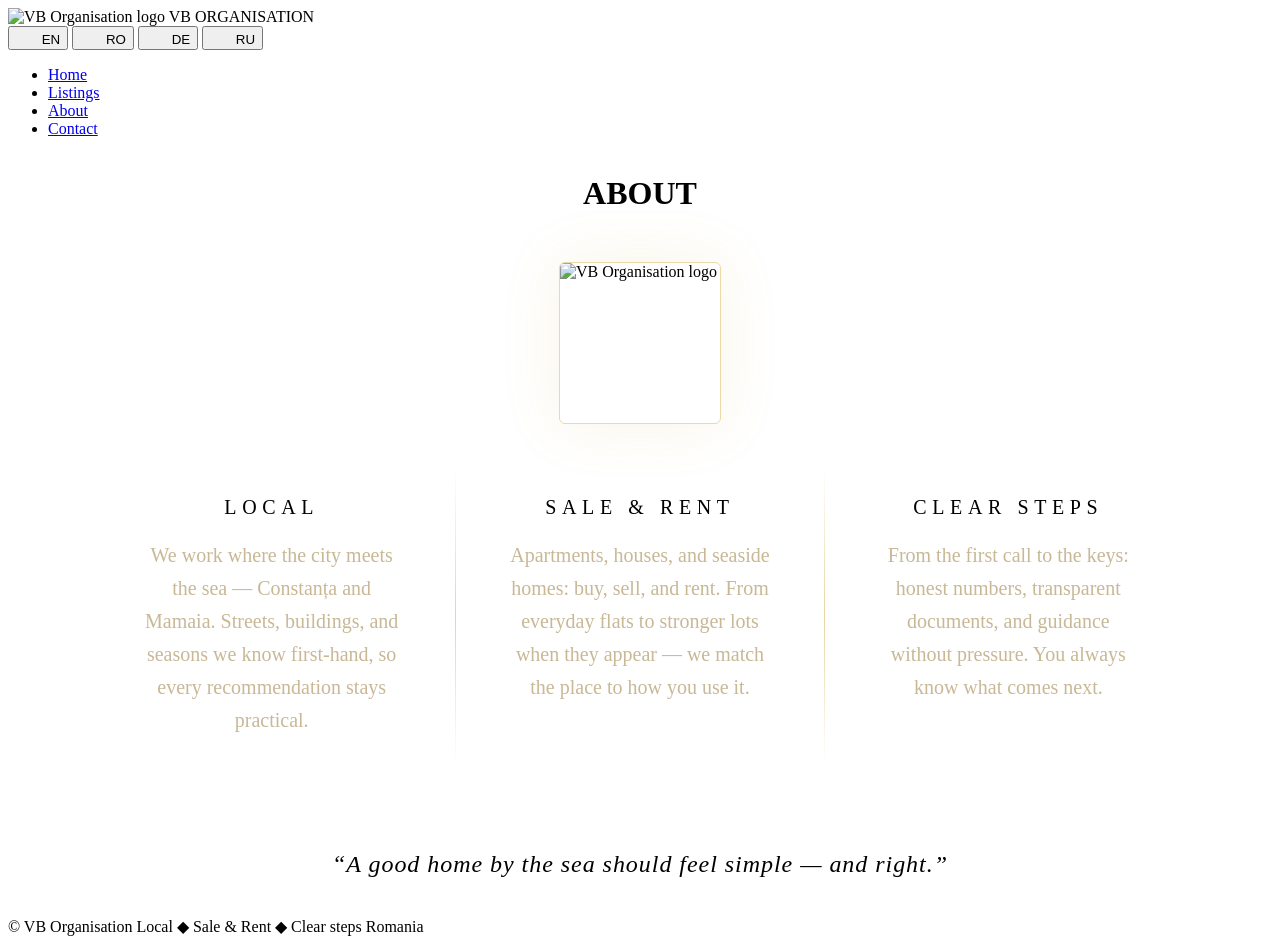
==== about.html @ 5f166e72 "Remove old brand name" ====
<!DOCTYPE html>
<html lang="en">
<head>
<meta charset="UTF-8" />
<meta name="viewport" content="width=device-width, initial-scale=1" />
<title>VB ORGANISATION — About</title>
<link rel="stylesheet" href="styles.css" />
<style>
  .content {
    flex: 1;
    display: flex;
    flex-direction: column;
    align-items: center;
    padding: 0 120px 10px;
  }
  .crest {
    width: 160px;
    height: 160px;
    object-fit: cover;
    border-radius: 6px;
    border: 1px solid rgba(201,162,39,0.4);
    margin: 28px 0 8px;
    box-shadow: 0 0 60px rgba(201,162,39,0.12);
  }
  .blocks {
    display: grid;
    grid-template-columns: 1fr 1px 1fr 1px 1fr;
    gap: 0 40px;
    margin-top: 36px;
    width: 100%;
    max-width: 1480px;
  }
  .divider-v {
    background: linear-gradient(180deg, transparent, rgba(201,162,39,0.45), transparent);
    width: 1px;
  }
  .block {
    text-align: center;
    padding: 8px 12px;
  }
  .block h3 {
    font-family: 'Cinzel', serif;
    font-size: 20px;
    font-weight: 500;
    letter-spacing: 0.28em;
    color: var(--gold-light);
    margin-bottom: 16px;
  }
  .block p {
    font-family: 'Cormorant Garamond', serif;
    font-size: 20px;
    line-height: 1.65;
    color: #c8b896;
  }
  .statement {
    margin-top: 44px;
    max-width: 820px;
    text-align: center;
    font-family: 'Cormorant Garamond', serif;
    font-size: 24px;
    font-style: italic;
    color: var(--text-muted);
    line-height: 1.6;
    letter-spacing: 0.04em;
  }

  .crest {
    animation: watermarkBreathe 11s ease-in-out infinite, riseSoft 2.4s 0.4s both;
  }
  .blocks .block {
    animation: riseSoft 2.2s cubic-bezier(0.16, 1, 0.3, 1) both;
  }
  .blocks .block:nth-of-type(1) { animation-delay: 0.9s; }
  .blocks .block:nth-of-type(2) { animation-delay: 0.9s; }
  .blocks .block:nth-of-type(3) { animation-delay: 1.3s; }
  .statement {
    animation: fadeInUp 2.4s 1.6s both;
  }
  /* responsive */
  @media (max-width: 1100px) {
    .content { padding: 0 40px 16px; }
    .blocks {
      grid-template-columns: 1fr;
      gap: 28px;
      margin-top: 28px;
    }
    .divider-v { display: none; }
    .crest { width: 120px; margin: 18px auto 8px; }
    .block h2 { font-size: 18px; }
    .block p { font-size: 17px; }
    .statement { font-size: 18px; padding: 0 8px; }
  }
  @media (max-width: 600px) {
    .content { padding: 0 16px 16px; }
    .crest { width: 96px; }
    .statement { font-size: 16px; }
  }
</style>
</head>
<body>
<div class="page">
  <div class="bg-motion" aria-hidden="true">
    <div class="bg-motion__glow"></div>
    <div class="bg-motion__grain"></div>
  </div>

    <header class="header">
    <div class="brand">
      <img class="brand-logo" src="assets/logo-vb.png" alt="VB Organisation logo" />
      <span class="brand-text">VB ORGANISATION</span>
    </div>
    <div class="header-right">
    <div class="lang-switch" role="group" aria-label="Language">
      <button type="button" class="lang-btn active" data-lang="en" title="English" aria-label="English" aria-pressed="true" onclick="return window.__setLang && window.__setLang('en')">
        <img src="assets/flags/en.svg" alt="" width="22" height="15" />
        <span>EN</span>
      </button>
      <button type="button" class="lang-btn" data-lang="ro" title="Română" aria-label="Română" aria-pressed="false" onclick="return window.__setLang && window.__setLang('ro')">
        <img src="assets/flags/ro.svg" alt="" width="22" height="15" />
        <span>RO</span>
      </button>
      <button type="button" class="lang-btn" data-lang="de" title="Deutsch" aria-label="Deutsch" aria-pressed="false" onclick="return window.__setLang && window.__setLang('de')">
        <img src="assets/flags/de.svg" alt="" width="22" height="15" />
        <span>DE</span>
      </button>
      <button type="button" class="lang-btn" data-lang="ru" title="Русский" aria-label="Русский" aria-pressed="false" onclick="return window.__setLang && window.__setLang('ru')">
        <img src="assets/flags/ru.svg" alt="" width="22" height="15" />
        <span>RU</span>
      </button>
    </div>
    <nav>
      <ul class="nav">
                <li><a href="index.html?v=6"><span data-i18n="nav_home">Home</span></a></li>
        <li><a href="properties.html?v=6"><span data-i18n="nav_properties">Listings</span></a></li>
        <li><a class="active" href="about.html?v=6"><span data-i18n="nav_about">About</span></a></li>
        <li><a href="contact.html?v=6"><span data-i18n="nav_contact">Contact</span></a></li>
      </ul>
    </nav>
    </div>
  </header>

  <main class="main content">
    <h1 class="page-title" data-i18n="page_about">ABOUT</h1>
    <div class="gold-line"></div>
    <img class="crest" src="assets/logo-vb.png" alt="VB Organisation logo" />
    <div class="blocks">
      <div class="block">
        <h3 data-i18n="about_heritage">LOCAL</h3>
        <p data-i18n="about_heritage_body">We work where the city meets the sea — Constanța and Mamaia. Streets, buildings, and seasons we know first-hand, so every recommendation stays practical.</p>
      </div>
      <div class="divider-v"></div>
      <div class="block">
        <h3 data-i18n="about_exclusivity">SALE & RENT</h3>
        <p data-i18n="about_exclusivity_body">Apartments, houses, and holiday homes: purchase, sale, and rental. Short stays or long-term living — we match the property to how you actually use it.</p>
      </div>
      <div class="divider-v"></div>
      <div class="block">
        <h3 data-i18n="about_discretion">CLEAR STEPS</h3>
        <p data-i18n="about_discretion_body">From the first call to the keys: honest numbers, transparent documents, and guidance without pressure. You always know what comes next.</p>
      </div>
    </div>
    <div class="gold-line" style="margin-top:36px"></div>
    <p class="statement" data-i18n="about_quote">“A good home by the sea should feel simple — and right.”</p>
  </main>

    <footer class="footer">
    <span>© VB Organisation</span>
    <span data-i18n="footer_about">Local ◆ Sale & Rent ◆ Clear steps</span>
    <span>Romania</span>
  </footer>
</div>
  <script>
  window.__setLang = function (lang) {
    try {
      // Prefer full i18n module if loaded
      if (window.__vborgApply) { window.__vborgApply(lang); return false; }
      localStorage.setItem('vborganisation-lang', lang);
      location.reload();
    } catch (e) { location.reload(); }
    return false;
  };
  </script>
  <script src="assets/i18n.js?v=6" defer></script>
</body>
</html>
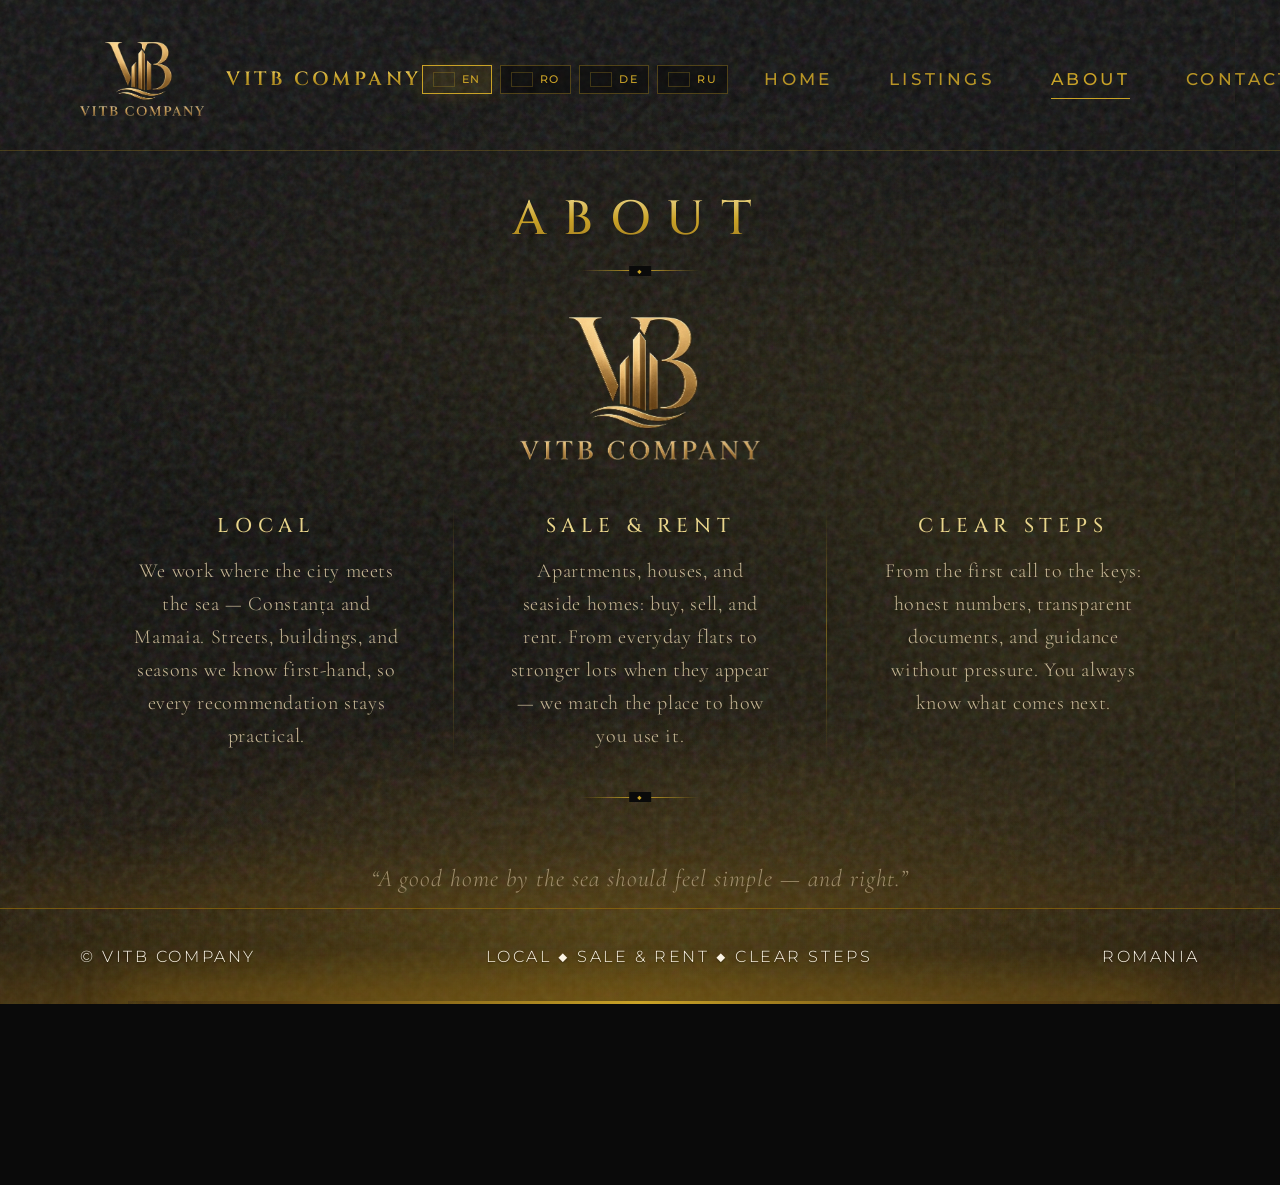
==== commit 76717d21: "Rebrand to VitB Company with new emblem" ====
--- a/about.html
+++ b/about.html
@@ -3,7 +3,7 @@
 <head>
 <meta charset="UTF-8" />
 <meta name="viewport" content="width=device-width, initial-scale=1" />
-<title>VB ORGANISATION — About</title>
+<title>VITB COMPANY — About</title>
 <link rel="stylesheet" href="styles.css" />
 <style>
   .content {
@@ -106,8 +106,8 @@
 
     <header class="header">
     <div class="brand">
-      <img class="brand-logo" src="assets/logo-vb.png" alt="VB Organisation logo" />
-      <span class="brand-text">VB ORGANISATION</span>
+      <img class="brand-logo" src="assets/logo-vitb.png" alt="VitB Company logo" />
+      <span class="brand-text">VITB COMPANY</span>
     </div>
     <div class="header-right">
     <div class="lang-switch" role="group" aria-label="Language">
@@ -142,7 +142,7 @@
   <main class="main content">
     <h1 class="page-title" data-i18n="page_about">ABOUT</h1>
     <div class="gold-line"></div>
-    <img class="crest" src="assets/logo-vb.png" alt="VB Organisation logo" />
+    <img class="crest" src="assets/logo-vitb.png" alt="VitB Company logo" />
     <div class="blocks">
       <div class="block">
         <h3 data-i18n="about_heritage">LOCAL</h3>
@@ -164,7 +164,7 @@
   </main>
 
     <footer class="footer">
-    <span>© VB Organisation</span>
+    <span>© VitB Company</span>
     <span data-i18n="footer_about">Local ◆ Sale & Rent ◆ Clear steps</span>
     <span>Romania</span>
   </footer>
@@ -173,8 +173,8 @@
   window.__setLang = function (lang) {
     try {
       // Prefer full i18n module if loaded
-      if (window.__vborgApply) { window.__vborgApply(lang); return false; }
-      localStorage.setItem('vborganisation-lang', lang);
+      if (window.__vitbApply) { window.__vitbApply(lang); return false; }
+      localStorage.setItem('vitbcompany-lang', lang);
       location.reload();
     } catch (e) { location.reload(); }
     return false;
--- a/styles.css
+++ b/styles.css
@@ -0,0 +1,652 @@
+@import url('https://fonts.googleapis.com/css2?family=Cinzel:wght@400;500;600;700&family=Cormorant+Garamond:wght@400;500;600&family=Montserrat:wght@300;400;500&display=swap');
+
+:root {
+  --bg: #0a0a0a;
+  --bg2: #111111;
+  --gold: #c9a227;
+  --gold-light: #e8d48b;
+  --gold-dark: #8a6d1f;
+  --gold-brown: #8b6914;
+  --gold-brown-deep: #5c4010;
+  --gold-muted: rgba(201, 162, 39, 0.55);
+  --text: #f0e6d2;
+  --text-muted: #a89878;
+}
+
+* { box-sizing: border-box; margin: 0; padding: 0; }
+
+html, body {
+  width: 100%;
+  min-height: 100%;
+  overflow-x: hidden;
+  overflow-y: auto;
+  background: var(--bg);
+  color: var(--text);
+  font-family: 'Montserrat', system-ui, sans-serif;
+  font-weight: 300;
+  letter-spacing: 0.04em;
+}
+html { height: 100%; }
+body { min-height: 100vh; }
+
+body {
+  background:
+    radial-gradient(ellipse 90% 45% at 50% 100%, rgba(139,105,20,0.42) 0%, rgba(90,64,16,0.22) 35%, transparent 70%),
+    radial-gradient(ellipse 70% 35% at 50% 92%, rgba(201,162,39,0.18) 0%, transparent 60%),
+    radial-gradient(ellipse 80% 50% at 50% 35%, rgba(201,162,39,0.07) 0%, transparent 55%),
+    url("data:image/svg+xml,%3Csvg viewBox='0 0 200 200' xmlns='http://www.w3.org/2000/svg'%3E%3Cfilter id='n'%3E%3CfeTurbulence type='fractalNoise' baseFrequency='0.9' numOctaves='4' stitchTiles='stitch'/%3E%3C/filter%3E%3Crect width='100%25' height='100%25' filter='url(%23n)' opacity='0.08'/%3E%3C/svg%3E"),
+    linear-gradient(180deg, #0c0c0c 0%, #0a0906 55%, #1a1408 100%);
+  background-color: #0a0a0a;
+  position: relative;
+}
+
+/* Warm golden-brown wash — color itself slowly travels */
+@keyframes goldBrownSlide {
+  0%   { transform: translate3d(-18%, 8%, 0) scale(1.25); }
+  25%  { transform: translate3d(12%, -4%, 0) scale(1.3); }
+  50%  { transform: translate3d(20%, 6%, 0) scale(1.22); }
+  75%  { transform: translate3d(-10%, -6%, 0) scale(1.35); }
+  100% { transform: translate3d(-18%, 8%, 0) scale(1.25); }
+}
+@keyframes goldBrownFlow {
+  0%   { background-position: 0% 100%, 20% 90%, 80% 85%; }
+  33%  { background-position: 40% 70%, 70% 95%, 30% 80%; }
+  66%  { background-position: 80% 85%, 40% 75%, 60% 95%; }
+  100% { background-position: 0% 100%, 20% 90%, 80% 85%; }
+}
+
+body::before {
+  content: '';
+  position: absolute;
+  left: -25%;
+  right: -25%;
+  bottom: -15%;
+  height: 70%;
+  pointer-events: none;
+  z-index: 1;
+  background:
+    radial-gradient(ellipse 70% 55% at 50% 100%, rgba(139,105,20,0.72) 0%, rgba(92,64,16,0.45) 35%, transparent 70%),
+    radial-gradient(ellipse 50% 45% at 20% 90%, rgba(184,134,11,0.4) 0%, transparent 60%),
+    radial-gradient(ellipse 55% 50% at 85% 95%, rgba(92,64,16,0.5) 0%, transparent 62%);
+  background-size: 160% 160%, 140% 140%, 150% 150%;
+  background-repeat: no-repeat;
+  filter: blur(2px);
+  animation:
+    goldBrownSlide 16s ease-in-out infinite,
+    goldBrownFlow 12s ease-in-out infinite,
+    bottomGlowPulse 9s ease-in-out infinite;
+  will-change: transform, background-position, opacity;
+}
+
+body::after {
+  content: '';
+  position: absolute;
+  left: 10%;
+  right: 10%;
+  bottom: 0;
+  height: 3px;
+  pointer-events: none;
+  z-index: 3;
+  background: linear-gradient(90deg, transparent 0%, #5c4010 15%, #c9a227 50%, #5c4010 85%, transparent 100%);
+  box-shadow: 0 0 40px 8px rgba(139,105,20,0.45), 0 0 80px 16px rgba(201,162,39,0.2);
+}
+
+.page {
+  width: 100%;
+  min-height: 100vh;
+  display: flex;
+  flex-direction: column;
+  position: relative;
+  overflow: visible;
+}
+
+/* Header */
+.header {
+  display: flex;
+  align-items: center;
+  justify-content: space-between;
+  padding: 42px 80px 34px;
+  min-height: 118px;
+  border-bottom: 1px solid rgba(201,162,39,0.25);
+  flex-shrink: 0;
+  position: relative;
+  z-index: 10;
+}
+
+.brand {
+  display: flex;
+  align-items: center;
+  gap: 22px;
+}
+
+.brand-logo {
+  width: 74px;
+  height: 74px;
+  object-fit: cover;
+  border-radius: 4px;
+  border: 1px solid rgba(201,162,39,0.35);
+}
+
+.brand-text {
+  font-family: 'Cinzel', serif;
+  font-size: 30px;
+  font-weight: 600;
+  letter-spacing: 0.26em;
+  background: linear-gradient(180deg, #f0d978 0%, #c9a227 45%, #8a6d1f 100%);
+  -webkit-background-clip: text;
+  background-clip: text;
+  color: transparent;
+}
+
+.nav {
+  display: flex;
+  gap: 56px;
+  list-style: none;
+}
+
+.nav a {
+  text-decoration: none;
+  color: var(--gold);
+  font-family: 'Montserrat', sans-serif;
+  font-size: 17px;
+  font-weight: 500;
+  letter-spacing: 0.2em;
+  text-transform: uppercase;
+  opacity: 0.9;
+  transition: opacity 0.2s;
+}
+
+.nav a.active {
+  opacity: 1;
+  border-bottom: 1px solid var(--gold);
+  padding-bottom: 4px;
+}
+
+/* Footer */
+.footer {
+  margin-top: auto;
+  flex-shrink: 0;
+  padding: 36px 80px;
+  min-height: 96px;
+  border-top: 1px solid rgba(184,134,11,0.45);
+  background: linear-gradient(0deg, rgba(92,64,16,0.35) 0%, rgba(26,20,8,0.2) 60%, transparent 100%);
+  box-shadow: 0 -24px 60px rgba(92,64,16,0.25);
+  display: flex;
+  justify-content: space-between;
+  align-items: center;
+  font-size: 16px;
+  letter-spacing: 0.16em;
+  color: #fffaf0;
+  text-transform: uppercase;
+  position: relative;
+  z-index: 5;
+  text-shadow: 0 1px 2px rgba(0,0,0,0.45);
+}
+
+.footer .diamond {
+  color: #fffdf8;
+  font-size: 14px;
+  text-shadow: 0 1px 2px rgba(0,0,0,0.5);
+}
+
+.footer span,
+.footer a {
+  color: #fffaf0;
+}
+
+.footer .diamond {
+  color: #fffdf8;
+  margin: 0 14px;
+  font-size: 14px;
+  text-shadow: 0 1px 2px rgba(0,0,0,0.5);
+}
+
+.main {
+  flex: 1;
+  display: flex;
+  flex-direction: column;
+  position: relative;
+  z-index: 2;
+  min-height: 0;
+}
+
+.gold-line {
+  width: 120px;
+  height: 1px;
+  background: linear-gradient(90deg, transparent, var(--gold), transparent);
+  margin: 18px auto;
+  position: relative;
+}
+
+.gold-line::after {
+  content: '◆';
+  position: absolute;
+  left: 50%;
+  top: 50%;
+  transform: translate(-50%, -50%);
+  font-size: 8px;
+  color: var(--gold);
+  background: var(--bg);
+  padding: 0 8px;
+}
+
+h1.page-title {
+  font-family: 'Cinzel', serif;
+  font-weight: 500;
+  font-size: 48px;
+  letter-spacing: 0.35em;
+  text-align: center;
+  background: linear-gradient(180deg, #f5e6a8 0%, #c9a227 50%, #9a7520 100%);
+  -webkit-background-clip: text;
+  background-clip: text;
+  color: transparent;
+  margin-top: 36px;
+}
+
+.btn {
+  display: inline-flex;
+  align-items: center;
+  justify-content: center;
+  padding: 16px 40px;
+  font-family: 'Montserrat', sans-serif;
+  font-size: 12px;
+  font-weight: 500;
+  letter-spacing: 0.28em;
+  text-transform: uppercase;
+  text-decoration: none;
+  cursor: default;
+}
+
+.btn-solid {
+  background: linear-gradient(180deg, #e8d48b 0%, #c9a227 40%, #8a6d1f 100%);
+  color: #1a1408;
+  border: none;
+  box-shadow: 0 0 24px rgba(201,162,39,0.25);
+}
+
+.btn-outline {
+  background: transparent;
+  color: var(--gold);
+  border: 1px solid var(--gold);
+}
+
+/* ========== Animations ========== */
+@keyframes fadeInDown {
+  from { opacity: 0; transform: translateY(-36px); }
+  to { opacity: 1; transform: translateY(0); }
+}
+@keyframes fadeInUp {
+  from { opacity: 0; transform: translateY(40px); }
+  to { opacity: 1; transform: translateY(0); }
+}
+@keyframes fadeIn {
+  from { opacity: 0; }
+  to { opacity: 1; }
+}
+@keyframes riseSoft {
+  from { opacity: 0; transform: translateY(28px) scale(0.985); }
+  to { opacity: 1; transform: translateY(0) scale(1); }
+}
+@keyframes glowPulse {
+  0%, 100% { opacity: 0.45; transform: translate(-50%, -50%) scale(1); }
+  50% { opacity: 0.95; transform: translate(-50%, -50%) scale(1.12); }
+}
+@keyframes bottomGlowPulse {
+  0%, 100% { opacity: 0.55; }
+  50% { opacity: 1; }
+}
+@keyframes watermarkBreathe {
+  0%, 100% { opacity: 0.05; transform: scale(1); }
+  50% { opacity: 0.13; transform: scale(1.06); }
+}
+@keyframes lineExpand {
+  from { width: 0; opacity: 0; }
+  to { width: 120px; opacity: 1; }
+}
+@keyframes shimmer {
+  0% { background-position: -140% 0; }
+  100% { background-position: 240% 0; }
+}
+@keyframes diamondTwinkle {
+  0%, 100% { opacity: 0.65; transform: scale(1); }
+  50% { opacity: 1; transform: scale(1.2); }
+}
+@keyframes cardIn {
+  from { opacity: 0; transform: translateY(48px); }
+  to { opacity: 1; transform: translateY(0); }
+}
+@keyframes borderGlow {
+  0%, 100% { box-shadow: 0 0 0 1px rgba(201,162,39,0.08), 0 0 20px rgba(201,162,39,0.05); }
+  50% { box-shadow: 0 0 0 1px rgba(201,162,39,0.35), 0 0 40px rgba(201,162,39,0.2); }
+}
+
+/* Continuous smooth background drift */
+@keyframes bgDrift {
+  0%   { transform: translate3d(-12%, 6%, 0) scale(1.2) rotate(0.4deg); }
+  25%  { transform: translate3d(14%, -5%, 0) scale(1.28) rotate(-0.5deg); }
+  50%  { transform: translate3d(10%, 8%, 0) scale(1.18) rotate(0.35deg); }
+  75%  { transform: translate3d(-14%, -6%, 0) scale(1.3) rotate(-0.4deg); }
+  100% { transform: translate3d(-12%, 6%, 0) scale(1.2) rotate(0.4deg); }
+}
+@keyframes bgGlowWander {
+  0%   { background-position: 30% 80%, 70% 20%, 50% 50%; }
+  33%  { background-position: 70% 60%, 20% 40%, 45% 55%; }
+  66%  { background-position: 40% 30%, 80% 70%, 55% 45%; }
+  100% { background-position: 30% 80%, 70% 20%, 50% 50%; }
+}
+@keyframes bgGrainDrift {
+  0%   { transform: translate3d(0, 0, 0); }
+  50%  { transform: translate3d(-2%, -1.5%, 0); }
+  100% { transform: translate3d(0, 0, 0); }
+}
+
+.bg-motion {
+  position: absolute;
+  inset: -18%;
+  z-index: 0;
+  pointer-events: none;
+  overflow: hidden;
+}
+.bg-motion__glow {
+  position: absolute;
+  inset: 0;
+  background:
+    /* main golden-brown field that visibly travels */
+    radial-gradient(ellipse 80% 60% at 50% 85%, rgba(120,85,18,0.65) 0%, rgba(92,64,16,0.35) 40%, transparent 72%),
+    radial-gradient(ellipse 55% 50% at 15% 75%, rgba(184,134,11,0.45) 0%, transparent 58%),
+    radial-gradient(ellipse 60% 55% at 90% 70%, rgba(74,50,10,0.55) 0%, transparent 60%),
+    radial-gradient(ellipse 45% 40% at 55% 40%, rgba(201,162,39,0.12) 0%, transparent 55%);
+  background-size: 180% 180%, 160% 160%, 170% 170%, 140% 140%;
+  background-repeat: no-repeat;
+  animation:
+    bgDrift 14s ease-in-out infinite,
+    bgGlowWander 10s ease-in-out infinite;
+  will-change: transform, background-position;
+}
+.bg-motion__grain {
+  position: absolute;
+  inset: -10%;
+  opacity: 0.14;
+  background-image: url("data:image/svg+xml,%3Csvg viewBox='0 0 200 200' xmlns='http://www.w3.org/2000/svg'%3E%3Cfilter id='n'%3E%3CfeTurbulence type='fractalNoise' baseFrequency='0.85' numOctaves='4' stitchTiles='stitch'/%3E%3C/filter%3E%3Crect width='100%25' height='100%25' filter='url(%23n)'/%3E%3C/svg%3E");
+  animation: bgGrainDrift 18s ease-in-out infinite;
+  mix-blend-mode: soft-light;
+  will-change: transform;
+}
+
+.page > *:not(.bg-motion) {
+  position: relative;
+  z-index: 2;
+}
+
+.header {
+  animation: fadeInDown 2.4s cubic-bezier(0.16, 1, 0.3, 1) both;
+}
+.footer {
+  animation: fadeInUp 2.6s 0.55s cubic-bezier(0.16, 1, 0.3, 1) both;
+}
+.footer .diamond {
+  display: inline-block;
+  animation: diamondTwinkle 5.2s ease-in-out infinite;
+}
+
+body::after {
+  animation: bottomGlowPulse 7s ease-in-out infinite;
+}
+
+.gold-line {
+  animation: lineExpand 2.4s 0.9s cubic-bezier(0.16, 1, 0.3, 1) both;
+}
+.gold-line::after {
+  animation: diamondTwinkle 5s 1.2s ease-in-out infinite;
+}
+
+h1.page-title {
+  animation: riseSoft 2.4s 0.35s cubic-bezier(0.16, 1, 0.3, 1) both;
+}
+
+.btn-solid {
+  background-size: 220% 100%;
+  background-image: linear-gradient(
+    110deg,
+    #e8d48b 0%,
+    #c9a227 35%,
+    #f5e7a8 50%,
+    #c9a227 65%,
+    #8a6d1f 100%
+  );
+  box-shadow: 0 0 24px rgba(201,162,39,0.25);
+  animation: shimmer 7s linear infinite, fadeInUp 2.2s 1.1s cubic-bezier(0.16, 1, 0.3, 1) both;
+}
+.btn-outline {
+  transition: box-shadow 0.5s, background 0.5s, color 0.5s;
+  animation: fadeIn 2s 1.3s both;
+}
+
+.nav a {
+  position: relative;
+  transition: opacity 0.4s, color 0.4s;
+}
+.nav a::after {
+  content: '';
+  position: absolute;
+  left: 0;
+  bottom: -6px;
+  width: 0;
+  height: 1px;
+  background: var(--gold);
+  transition: width 0.5s cubic-bezier(0.16, 1, 0.3, 1);
+}
+.nav a:hover::after,
+.nav a.active::after {
+  width: 100%;
+}
+.nav a.active {
+  border-bottom: none;
+}
+
+/* Stagger helpers */
+.anim-1 { animation: riseSoft 2.2s 0.25s cubic-bezier(0.16, 1, 0.3, 1) both; }
+.anim-2 { animation: riseSoft 2.2s 0.5s cubic-bezier(0.16, 1, 0.3, 1) both; }
+.anim-3 { animation: riseSoft 2.2s 0.75s cubic-bezier(0.16, 1, 0.3, 1) both; }
+.anim-4 { animation: riseSoft 2.2s 1s cubic-bezier(0.16, 1, 0.3, 1) both; }
+.anim-5 { animation: riseSoft 2.2s 1.25s cubic-bezier(0.16, 1, 0.3, 1) both; }
+
+.card {
+  animation: cardIn 2.2s cubic-bezier(0.16, 1, 0.3, 1) both, borderGlow 8s ease-in-out infinite;
+}
+.card:nth-child(1) { animation-delay: 0.4s, 0.4s; }
+.card:nth-child(2) { animation-delay: 0.8s, 0.8s; }
+.card:nth-child(3) { animation-delay: 1.2s, 1.2s; }
+
+
+/* ========== Responsive form factor ========== */
+@media (max-width: 1200px) {
+  .header {
+    padding: 28px 40px 22px;
+    min-height: 96px;
+  }
+  .brand-text { font-size: 24px; letter-spacing: 0.2em; }
+  .brand-logo { width: 60px; height: 60px; }
+  .nav { gap: 28px; }
+  .nav a { font-size: 14px; letter-spacing: 0.14em; }
+  .footer {
+    padding: 28px 40px;
+    font-size: 13px;
+    flex-wrap: wrap;
+    gap: 12px;
+    row-gap: 10px;
+  }
+  h1.page-title { font-size: 40px; letter-spacing: 0.28em; margin-top: 28px; }
+}
+
+@media (min-width: 901px) {
+  .page { overflow-x: clip; }
+}
+@media (max-width: 900px) {
+  .page { overflow: visible; }
+  .header {
+    flex-direction: column;
+    align-items: flex-start;
+    gap: 18px;
+    padding: 22px 24px 18px;
+    min-height: 0;
+  }
+  .nav {
+    flex-wrap: wrap;
+    gap: 16px 22px;
+    width: 100%;
+  }
+  .nav a { font-size: 13px; }
+  .brand-text { font-size: 20px; letter-spacing: 0.16em; }
+  .brand-logo { width: 52px; height: 52px; }
+  .footer {
+    flex-direction: column;
+    align-items: flex-start;
+    padding: 24px;
+    font-size: 12px;
+    letter-spacing: 0.12em;
+    min-height: 0;
+  }
+  h1.page-title {
+    font-size: 32px;
+    letter-spacing: 0.2em;
+    margin-top: 20px;
+    padding: 0 16px;
+  }
+  .btn { padding: 14px 28px; font-size: 11px; }
+  body::before { height: 55%; }
+}
+
+@media (max-width: 600px) {
+  .header { padding: 18px 16px 14px; gap: 14px; }
+  .brand { gap: 12px; }
+  .brand-text { font-size: 16px; letter-spacing: 0.12em; }
+  .brand-logo { width: 44px; height: 44px; }
+  .nav { gap: 12px 16px; }
+  .nav a { font-size: 12px; letter-spacing: 0.1em; }
+  .footer { padding: 20px 16px; font-size: 11px; }
+  h1.page-title { font-size: 26px; letter-spacing: 0.16em; }
+  .gold-line { margin: 14px auto; }
+}
+
+@media (prefers-reduced-motion: reduce) {
+  *, *::before, *::after {
+    animation-duration: 0.01ms !important;
+    animation-iteration-count: 1 !important;
+    transition-duration: 0.01ms !important;
+  }
+}
+
+
+/* Language switcher — unified flag buttons */
+.header-right {
+  display: flex;
+  align-items: center;
+  gap: 36px;
+}
+.lang-switch {
+  display: flex;
+  align-items: center;
+  gap: 8px;
+  position: relative;
+  z-index: 30;
+  pointer-events: auto;
+}
+.lang-switch img { pointer-events: none; }
+.lang-btn {
+  -webkit-tap-highlight-color: rgba(201,162,39,0.25);
+  touch-action: manipulation;
+  cursor: pointer;
+  position: relative;
+  z-index: 20;
+
+  display: inline-flex;
+  align-items: center;
+  gap: 7px;
+  padding: 6px 10px;
+  background: rgba(10,10,10,0.55);
+  border: 1px solid rgba(201,162,39,0.35);
+  color: var(--gold);
+  cursor: pointer;
+  font-family: 'Montserrat', sans-serif;
+  font-size: 11px;
+  font-weight: 500;
+  letter-spacing: 0.14em;
+  text-transform: uppercase;
+  transition: border-color 0.25s, box-shadow 0.25s, background 0.25s;
+}
+.lang-btn img {
+  display: block;
+  width: 22px;
+  height: 15px;
+  object-fit: cover;
+  border: 1px solid rgba(201,162,39,0.25);
+}
+.lang-btn:hover {
+  border-color: rgba(201,162,39,0.7);
+  box-shadow: 0 0 14px rgba(201,162,39,0.18);
+}
+.lang-btn.active {
+  border-color: var(--gold);
+  background: rgba(201,162,39,0.12);
+  box-shadow: 0 0 18px rgba(201,162,39,0.22);
+}
+@media (max-width: 900px) {
+  .header-right {
+    width: 100%;
+    flex-direction: column;
+    align-items: flex-start;
+    gap: 14px;
+  }
+  .lang-switch { gap: 6px; flex-wrap: wrap; }
+  .lang-btn {
+  -webkit-tap-highlight-color: rgba(201,162,39,0.25);
+  touch-action: manipulation;
+  cursor: pointer;
+  position: relative;
+  z-index: 20;
+ padding: 5px 8px; font-size: 10px; }
+}
+
+
+/* Empty properties state */
+.empty-listings {
+  flex: 1;
+  display: flex;
+  flex-direction: column;
+  align-items: center;
+  justify-content: center;
+  text-align: center;
+  padding: 48px 24px 64px;
+  min-height: 280px;
+}
+.empty-title {
+  font-family: 'Cinzel', serif;
+  font-size: 22px;
+  letter-spacing: 0.22em;
+  text-transform: uppercase;
+  color: var(--gold-light);
+  margin-bottom: 16px;
+}
+.empty-text {
+  font-family: 'Cormorant Garamond', serif;
+  font-size: 20px;
+  color: var(--text-muted);
+  max-width: 520px;
+  line-height: 1.55;
+  letter-spacing: 0.04em;
+}
+
+/* Brand logo (wide) */
+.brand-logo { width: auto !important; height: 74px; object-fit: contain; background: #000; padding: 2px 4px; }
+@media (max-width: 1200px) { .brand-logo { height: 60px; } }
+@media (max-width: 900px) { .brand-logo { height: 52px; } }
+@media (max-width: 600px) { .brand-logo { height: 44px; } }
+
+.brand-text { white-space: nowrap; font-size: clamp(15px, 1.5vw, 24px) !important; letter-spacing: 0.18em !important; }
+.brand-logo { background: transparent !important; border: 0 !important; padding: 0 !important; mix-blend-mode: screen; }
+.watermark img, img.crest { mix-blend-mode: screen; background: transparent !important; }
+.watermark { background: transparent !important; }
+@media (max-width: 600px) { .brand-text { font-size: 15px !important; letter-spacing: 0.12em !important; } }
+.brand-logo, .watermark img, img.crest { mix-blend-mode: normal !important; box-shadow: none !important; border: 0 !important; background: transparent !important; border-radius: 0 !important; }
+img.crest { width: 240px !important; height: auto !important; }
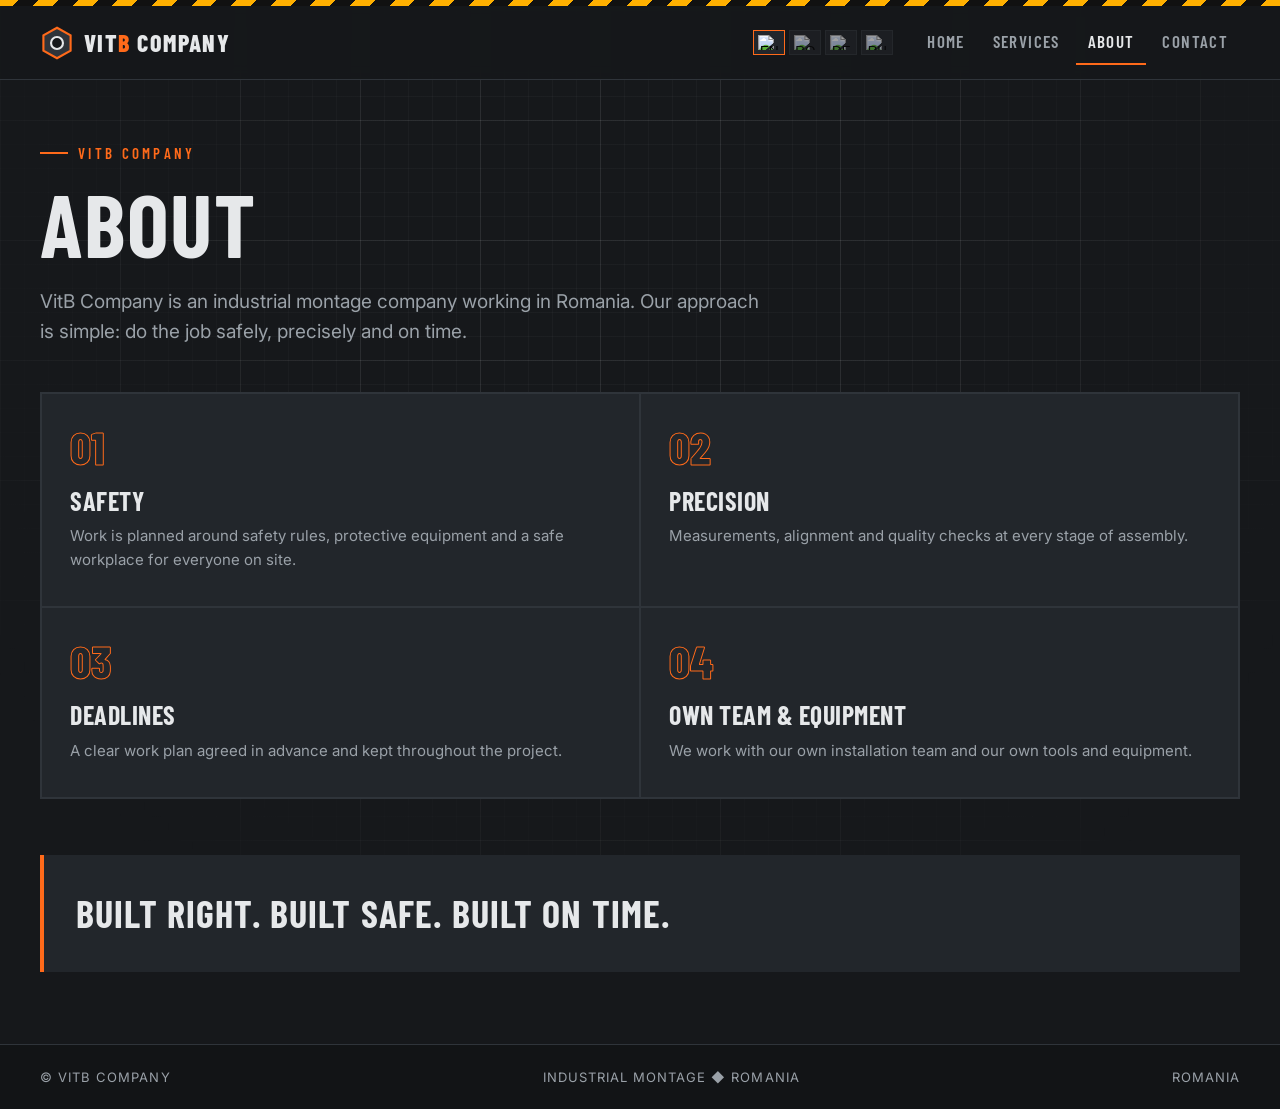
==== commit 84e93fec: "Repurpose site as VitB Company industrial montage; new industrial design; services page; v=7" ====
--- a/about.html
+++ b/about.html
@@ -3,183 +3,42 @@
 <head>
 <meta charset="UTF-8" />
 <meta name="viewport" content="width=device-width, initial-scale=1" />
-<title>VITB COMPANY — About</title>
-<link rel="stylesheet" href="styles.css" />
-<style>
-  .content {
-    flex: 1;
-    display: flex;
-    flex-direction: column;
-    align-items: center;
-    padding: 0 120px 10px;
-  }
-  .crest {
-    width: 160px;
-    height: 160px;
-    object-fit: cover;
-    border-radius: 6px;
-    border: 1px solid rgba(201,162,39,0.4);
-    margin: 28px 0 8px;
-    box-shadow: 0 0 60px rgba(201,162,39,0.12);
-  }
-  .blocks {
-    display: grid;
-    grid-template-columns: 1fr 1px 1fr 1px 1fr;
-    gap: 0 40px;
-    margin-top: 36px;
-    width: 100%;
-    max-width: 1480px;
-  }
-  .divider-v {
-    background: linear-gradient(180deg, transparent, rgba(201,162,39,0.45), transparent);
-    width: 1px;
-  }
-  .block {
-    text-align: center;
-    padding: 8px 12px;
-  }
-  .block h3 {
-    font-family: 'Cinzel', serif;
-    font-size: 20px;
-    font-weight: 500;
-    letter-spacing: 0.28em;
-    color: var(--gold-light);
-    margin-bottom: 16px;
-  }
-  .block p {
-    font-family: 'Cormorant Garamond', serif;
-    font-size: 20px;
-    line-height: 1.65;
-    color: #c8b896;
-  }
-  .statement {
-    margin-top: 44px;
-    max-width: 820px;
-    text-align: center;
-    font-family: 'Cormorant Garamond', serif;
-    font-size: 24px;
-    font-style: italic;
-    color: var(--text-muted);
-    line-height: 1.6;
-    letter-spacing: 0.04em;
-  }
-
-  .crest {
-    animation: watermarkBreathe 11s ease-in-out infinite, riseSoft 2.4s 0.4s both;
-  }
-  .blocks .block {
-    animation: riseSoft 2.2s cubic-bezier(0.16, 1, 0.3, 1) both;
-  }
-  .blocks .block:nth-of-type(1) { animation-delay: 0.9s; }
-  .blocks .block:nth-of-type(2) { animation-delay: 0.9s; }
-  .blocks .block:nth-of-type(3) { animation-delay: 1.3s; }
-  .statement {
-    animation: fadeInUp 2.4s 1.6s both;
-  }
-  /* responsive */
-  @media (max-width: 1100px) {
-    .content { padding: 0 40px 16px; }
-    .blocks {
-      grid-template-columns: 1fr;
-      gap: 28px;
-      margin-top: 28px;
-    }
-    .divider-v { display: none; }
-    .crest { width: 120px; margin: 18px auto 8px; }
-    .block h2 { font-size: 18px; }
-    .block p { font-size: 17px; }
-    .statement { font-size: 18px; padding: 0 8px; }
-  }
-  @media (max-width: 600px) {
-    .content { padding: 0 16px 16px; }
-    .crest { width: 96px; }
-    .statement { font-size: 16px; }
-  }
-</style>
+<title>VitB Company — About</title>
+<meta name="description" content="VitB Company — industrial montage in Romania: equipment installation, steel structures, pipelines, production lines, dismantling, relocation and maintenance." />
+<link rel="stylesheet" href="styles.css?v=7" />
 </head>
 <body>
 <div class="page">
-  <div class="bg-motion" aria-hidden="true">
-    <div class="bg-motion__glow"></div>
-    <div class="bg-motion__grain"></div>
-  </div>
-
-    <header class="header">
-    <div class="brand">
-      <img class="brand-logo" src="assets/logo-vitb.png" alt="VitB Company logo" />
-      <span class="brand-text">VITB COMPANY</span>
-    </div>
-    <div class="header-right">
-    <div class="lang-switch" role="group" aria-label="Language">
-      <button type="button" class="lang-btn active" data-lang="en" title="English" aria-label="English" aria-pressed="true" onclick="return window.__setLang && window.__setLang('en')">
-        <img src="assets/flags/en.svg" alt="" width="22" height="15" />
-        <span>EN</span>
-      </button>
-      <button type="button" class="lang-btn" data-lang="ro" title="Română" aria-label="Română" aria-pressed="false" onclick="return window.__setLang && window.__setLang('ro')">
-        <img src="assets/flags/ro.svg" alt="" width="22" height="15" />
-        <span>RO</span>
-      </button>
-      <button type="button" class="lang-btn" data-lang="de" title="Deutsch" aria-label="Deutsch" aria-pressed="false" onclick="return window.__setLang && window.__setLang('de')">
-        <img src="assets/flags/de.svg" alt="" width="22" height="15" />
-        <span>DE</span>
-      </button>
-      <button type="button" class="lang-btn" data-lang="ru" title="Русский" aria-label="Русский" aria-pressed="false" onclick="return window.__setLang && window.__setLang('ru')">
-        <img src="assets/flags/ru.svg" alt="" width="22" height="15" />
-        <span>RU</span>
-      </button>
-    </div>
-    <nav>
-      <ul class="nav">
-                <li><a href="index.html?v=6"><span data-i18n="nav_home">Home</span></a></li>
-        <li><a href="properties.html?v=6"><span data-i18n="nav_properties">Listings</span></a></li>
-        <li><a class="active" href="about.html?v=6"><span data-i18n="nav_about">About</span></a></li>
-        <li><a href="contact.html?v=6"><span data-i18n="nav_contact">Contact</span></a></li>
-      </ul>
-    </nav>
+  <div class="grid-bg" aria-hidden="true"></div>
+  <header class="header">
+    <div class="hazard"></div>
+    <div class="header-in">
+      <a class="brand" href="index.html?v=7" aria-label="VitB Company"><svg viewBox="0 0 40 40" aria-hidden="true"><polygon points="20,2 36,11 36,29 20,38 4,29 4,11" fill="#2f343a" stroke="#ff6a1a" stroke-width="2.5"/><circle cx="20" cy="20" r="7" fill="#16181b" stroke="#e6e8ea" stroke-width="2.5"/></svg><span>VIT<b>B</b> COMPANY</span></a>
+      <div class="header-right">
+        <div class="lang-switch" role="group" aria-label="Language"><button type="button" class="lang-btn active" data-lang="en" title="English" aria-label="English" aria-pressed="true" onclick="return window.__setLang && window.__setLang('en')"><img src="assets/flags/en.svg" alt="EN" /></button><button type="button" class="lang-btn" data-lang="ro" title="Română" aria-label="Română" aria-pressed="false" onclick="return window.__setLang && window.__setLang('ro')"><img src="assets/flags/ro.svg" alt="RO" /></button><button type="button" class="lang-btn" data-lang="de" title="Deutsch" aria-label="Deutsch" aria-pressed="false" onclick="return window.__setLang && window.__setLang('de')"><img src="assets/flags/de.svg" alt="DE" /></button><button type="button" class="lang-btn" data-lang="ru" title="Русский" aria-label="Русский" aria-pressed="false" onclick="return window.__setLang && window.__setLang('ru')"><img src="assets/flags/ru.svg" alt="RU" /></button></div>
+        <nav class="nav"><ul><li><a href="index.html?v=7"><span data-i18n="nav_home">Home</span></a></li><li><a href="services.html?v=7"><span data-i18n="nav_services">Services</span></a></li><li><a class="active" href="about.html?v=7"><span data-i18n="nav_about">About</span></a></li><li><a href="contact.html?v=7"><span data-i18n="nav_contact">Contact</span></a></li></ul></nav>
+      </div>
     </div>
   </header>
-
-  <main class="main content">
-    <h1 class="page-title" data-i18n="page_about">ABOUT</h1>
-    <div class="gold-line"></div>
-    <img class="crest" src="assets/logo-vitb.png" alt="VitB Company logo" />
-    <div class="blocks">
-      <div class="block">
-        <h3 data-i18n="about_heritage">LOCAL</h3>
-        <p data-i18n="about_heritage_body">We work where the city meets the sea — Constanța and Mamaia. Streets, buildings, and seasons we know first-hand, so every recommendation stays practical.</p>
-      </div>
-      <div class="divider-v"></div>
-      <div class="block">
-        <h3 data-i18n="about_exclusivity">SALE & RENT</h3>
-        <p data-i18n="about_exclusivity_body">Apartments, houses, and holiday homes: purchase, sale, and rental. Short stays or long-term living — we match the property to how you actually use it.</p>
-      </div>
-      <div class="divider-v"></div>
-      <div class="block">
-        <h3 data-i18n="about_discretion">CLEAR STEPS</h3>
-        <p data-i18n="about_discretion_body">From the first call to the keys: honest numbers, transparent documents, and guidance without pressure. You always know what comes next.</p>
-      </div>
-    </div>
-    <div class="gold-line" style="margin-top:36px"></div>
-    <p class="statement" data-i18n="about_quote">“A good home by the sea should feel simple — and right.”</p>
+  <main class="main">
+    <div class="eyebrow fade">VitB Company</div>
+    <h1 class="page-title fade d1" data-i18n="page_about">ABOUT</h1>
+    <p class="lead fade d2" data-i18n="about_intro">VitB Company is an industrial montage company working in Romania. Our approach is simple: do the job safely, precisely and on time.</p>
+    <div class="section" style="margin-top:44px"><div class="cards two"><article class="card fade d0"><div class="num">01</div><h3 data-i18n="a1_t">Safety</h3><p data-i18n="a1_b">Work is planned around safety rules, protective equipment and a safe workplace for everyone on site.</p></article><article class="card fade d1"><div class="num">02</div><h3 data-i18n="a2_t">Precision</h3><p data-i18n="a2_b">Measurements, alignment and quality checks at every stage of assembly.</p></article><article class="card fade d2"><div class="num">03</div><h3 data-i18n="a3_t">Deadlines</h3><p data-i18n="a3_b">A clear work plan agreed in advance and kept throughout the project.</p></article><article class="card fade d3"><div class="num">04</div><h3 data-i18n="a4_t">Own team & equipment</h3><p data-i18n="a4_b">We work with our own installation team and our own tools and equipment.</p></article></div></div>
+    <div class="quote reveal" data-i18n="about_quote">Built right. Built safe. Built on time.</div>
   </main>
-
-    <footer class="footer">
-    <span>© VitB Company</span>
-    <span data-i18n="footer_about">Local ◆ Sale & Rent ◆ Clear steps</span>
-    <span>Romania</span>
-  </footer>
+  <footer class="footer"><div class="footer-in"><span>© VitB Company</span><span data-i18n="footer_tag">Industrial montage ◆ Romania</span><span>Romania</span></div></footer>
 </div>
-  <script>
+<script>
   window.__setLang = function (lang) {
     try {
-      // Prefer full i18n module if loaded
       if (window.__vitbApply) { window.__vitbApply(lang); return false; }
       localStorage.setItem('vitbcompany-lang', lang);
       location.reload();
     } catch (e) { location.reload(); }
     return false;
   };
-  </script>
-  <script src="assets/i18n.js?v=6" defer></script>
+</script>
+<script src="assets/i18n.js?v=7" defer></script>
 </body>
 </html>
--- a/styles.css
+++ b/styles.css
@@ -1,652 +1,107 @@
-@import url('https://fonts.googleapis.com/css2?family=Cinzel:wght@400;500;600;700&family=Cormorant+Garamond:wght@400;500;600&family=Montserrat:wght@300;400;500&display=swap');
-
-:root {
-  --bg: #0a0a0a;
-  --bg2: #111111;
-  --gold: #c9a227;
-  --gold-light: #e8d48b;
-  --gold-dark: #8a6d1f;
-  --gold-brown: #8b6914;
-  --gold-brown-deep: #5c4010;
-  --gold-muted: rgba(201, 162, 39, 0.55);
-  --text: #f0e6d2;
-  --text-muted: #a89878;
-}
-
-* { box-sizing: border-box; margin: 0; padding: 0; }
-
-html, body {
-  width: 100%;
-  min-height: 100%;
-  overflow-x: hidden;
-  overflow-y: auto;
-  background: var(--bg);
-  color: var(--text);
-  font-family: 'Montserrat', system-ui, sans-serif;
-  font-weight: 300;
-  letter-spacing: 0.04em;
-}
-html { height: 100%; }
-body { min-height: 100vh; }
-
-body {
-  background:
-    radial-gradient(ellipse 90% 45% at 50% 100%, rgba(139,105,20,0.42) 0%, rgba(90,64,16,0.22) 35%, transparent 70%),
-    radial-gradient(ellipse 70% 35% at 50% 92%, rgba(201,162,39,0.18) 0%, transparent 60%),
-    radial-gradient(ellipse 80% 50% at 50% 35%, rgba(201,162,39,0.07) 0%, transparent 55%),
-    url("data:image/svg+xml,%3Csvg viewBox='0 0 200 200' xmlns='http://www.w3.org/2000/svg'%3E%3Cfilter id='n'%3E%3CfeTurbulence type='fractalNoise' baseFrequency='0.9' numOctaves='4' stitchTiles='stitch'/%3E%3C/filter%3E%3Crect width='100%25' height='100%25' filter='url(%23n)' opacity='0.08'/%3E%3C/svg%3E"),
-    linear-gradient(180deg, #0c0c0c 0%, #0a0906 55%, #1a1408 100%);
-  background-color: #0a0a0a;
-  position: relative;
-}
-
-/* Warm golden-brown wash — color itself slowly travels */
-@keyframes goldBrownSlide {
-  0%   { transform: translate3d(-18%, 8%, 0) scale(1.25); }
-  25%  { transform: translate3d(12%, -4%, 0) scale(1.3); }
-  50%  { transform: translate3d(20%, 6%, 0) scale(1.22); }
-  75%  { transform: translate3d(-10%, -6%, 0) scale(1.35); }
-  100% { transform: translate3d(-18%, 8%, 0) scale(1.25); }
-}
-@keyframes goldBrownFlow {
-  0%   { background-position: 0% 100%, 20% 90%, 80% 85%; }
-  33%  { background-position: 40% 70%, 70% 95%, 30% 80%; }
-  66%  { background-position: 80% 85%, 40% 75%, 60% 95%; }
-  100% { background-position: 0% 100%, 20% 90%, 80% 85%; }
-}
-
-body::before {
-  content: '';
-  position: absolute;
-  left: -25%;
-  right: -25%;
-  bottom: -15%;
-  height: 70%;
-  pointer-events: none;
-  z-index: 1;
-  background:
-    radial-gradient(ellipse 70% 55% at 50% 100%, rgba(139,105,20,0.72) 0%, rgba(92,64,16,0.45) 35%, transparent 70%),
-    radial-gradient(ellipse 50% 45% at 20% 90%, rgba(184,134,11,0.4) 0%, transparent 60%),
-    radial-gradient(ellipse 55% 50% at 85% 95%, rgba(92,64,16,0.5) 0%, transparent 62%);
-  background-size: 160% 160%, 140% 140%, 150% 150%;
-  background-repeat: no-repeat;
-  filter: blur(2px);
-  animation:
-    goldBrownSlide 16s ease-in-out infinite,
-    goldBrownFlow 12s ease-in-out infinite,
-    bottomGlowPulse 9s ease-in-out infinite;
-  will-change: transform, background-position, opacity;
-}
-
-body::after {
-  content: '';
-  position: absolute;
-  left: 10%;
-  right: 10%;
-  bottom: 0;
-  height: 3px;
-  pointer-events: none;
-  z-index: 3;
-  background: linear-gradient(90deg, transparent 0%, #5c4010 15%, #c9a227 50%, #5c4010 85%, transparent 100%);
-  box-shadow: 0 0 40px 8px rgba(139,105,20,0.45), 0 0 80px 16px rgba(201,162,39,0.2);
-}
-
-.page {
-  width: 100%;
-  min-height: 100vh;
-  display: flex;
-  flex-direction: column;
-  position: relative;
-  overflow: visible;
-}
-
-/* Header */
-.header {
-  display: flex;
-  align-items: center;
-  justify-content: space-between;
-  padding: 42px 80px 34px;
-  min-height: 118px;
-  border-bottom: 1px solid rgba(201,162,39,0.25);
-  flex-shrink: 0;
-  position: relative;
-  z-index: 10;
-}
-
-.brand {
-  display: flex;
-  align-items: center;
-  gap: 22px;
-}
-
-.brand-logo {
-  width: 74px;
-  height: 74px;
-  object-fit: cover;
-  border-radius: 4px;
-  border: 1px solid rgba(201,162,39,0.35);
-}
-
-.brand-text {
-  font-family: 'Cinzel', serif;
-  font-size: 30px;
-  font-weight: 600;
-  letter-spacing: 0.26em;
-  background: linear-gradient(180deg, #f0d978 0%, #c9a227 45%, #8a6d1f 100%);
-  -webkit-background-clip: text;
-  background-clip: text;
-  color: transparent;
-}
-
-.nav {
-  display: flex;
-  gap: 56px;
-  list-style: none;
-}
-
-.nav a {
-  text-decoration: none;
-  color: var(--gold);
-  font-family: 'Montserrat', sans-serif;
-  font-size: 17px;
-  font-weight: 500;
-  letter-spacing: 0.2em;
-  text-transform: uppercase;
-  opacity: 0.9;
-  transition: opacity 0.2s;
-}
-
-.nav a.active {
-  opacity: 1;
-  border-bottom: 1px solid var(--gold);
-  padding-bottom: 4px;
-}
-
-/* Footer */
-.footer {
-  margin-top: auto;
-  flex-shrink: 0;
-  padding: 36px 80px;
-  min-height: 96px;
-  border-top: 1px solid rgba(184,134,11,0.45);
-  background: linear-gradient(0deg, rgba(92,64,16,0.35) 0%, rgba(26,20,8,0.2) 60%, transparent 100%);
-  box-shadow: 0 -24px 60px rgba(92,64,16,0.25);
-  display: flex;
-  justify-content: space-between;
-  align-items: center;
-  font-size: 16px;
-  letter-spacing: 0.16em;
-  color: #fffaf0;
-  text-transform: uppercase;
-  position: relative;
-  z-index: 5;
-  text-shadow: 0 1px 2px rgba(0,0,0,0.45);
-}
-
-.footer .diamond {
-  color: #fffdf8;
-  font-size: 14px;
-  text-shadow: 0 1px 2px rgba(0,0,0,0.5);
-}
-
-.footer span,
-.footer a {
-  color: #fffaf0;
-}
-
-.footer .diamond {
-  color: #fffdf8;
-  margin: 0 14px;
-  font-size: 14px;
-  text-shadow: 0 1px 2px rgba(0,0,0,0.5);
-}
-
-.main {
-  flex: 1;
-  display: flex;
-  flex-direction: column;
-  position: relative;
-  z-index: 2;
-  min-height: 0;
-}
-
-.gold-line {
-  width: 120px;
-  height: 1px;
-  background: linear-gradient(90deg, transparent, var(--gold), transparent);
-  margin: 18px auto;
-  position: relative;
-}
-
-.gold-line::after {
-  content: '◆';
-  position: absolute;
-  left: 50%;
-  top: 50%;
-  transform: translate(-50%, -50%);
-  font-size: 8px;
-  color: var(--gold);
-  background: var(--bg);
-  padding: 0 8px;
-}
-
-h1.page-title {
-  font-family: 'Cinzel', serif;
-  font-weight: 500;
-  font-size: 48px;
-  letter-spacing: 0.35em;
-  text-align: center;
-  background: linear-gradient(180deg, #f5e6a8 0%, #c9a227 50%, #9a7520 100%);
-  -webkit-background-clip: text;
-  background-clip: text;
-  color: transparent;
-  margin-top: 36px;
-}
-
-.btn {
-  display: inline-flex;
-  align-items: center;
-  justify-content: center;
-  padding: 16px 40px;
-  font-family: 'Montserrat', sans-serif;
-  font-size: 12px;
-  font-weight: 500;
-  letter-spacing: 0.28em;
-  text-transform: uppercase;
-  text-decoration: none;
-  cursor: default;
-}
-
-.btn-solid {
-  background: linear-gradient(180deg, #e8d48b 0%, #c9a227 40%, #8a6d1f 100%);
-  color: #1a1408;
-  border: none;
-  box-shadow: 0 0 24px rgba(201,162,39,0.25);
-}
-
-.btn-outline {
-  background: transparent;
-  color: var(--gold);
-  border: 1px solid var(--gold);
-}
-
-/* ========== Animations ========== */
-@keyframes fadeInDown {
-  from { opacity: 0; transform: translateY(-36px); }
-  to { opacity: 1; transform: translateY(0); }
-}
-@keyframes fadeInUp {
-  from { opacity: 0; transform: translateY(40px); }
-  to { opacity: 1; transform: translateY(0); }
-}
-@keyframes fadeIn {
-  from { opacity: 0; }
-  to { opacity: 1; }
-}
-@keyframes riseSoft {
-  from { opacity: 0; transform: translateY(28px) scale(0.985); }
-  to { opacity: 1; transform: translateY(0) scale(1); }
-}
-@keyframes glowPulse {
-  0%, 100% { opacity: 0.45; transform: translate(-50%, -50%) scale(1); }
-  50% { opacity: 0.95; transform: translate(-50%, -50%) scale(1.12); }
-}
-@keyframes bottomGlowPulse {
-  0%, 100% { opacity: 0.55; }
-  50% { opacity: 1; }
-}
-@keyframes watermarkBreathe {
-  0%, 100% { opacity: 0.05; transform: scale(1); }
-  50% { opacity: 0.13; transform: scale(1.06); }
-}
-@keyframes lineExpand {
-  from { width: 0; opacity: 0; }
-  to { width: 120px; opacity: 1; }
-}
-@keyframes shimmer {
-  0% { background-position: -140% 0; }
-  100% { background-position: 240% 0; }
-}
-@keyframes diamondTwinkle {
-  0%, 100% { opacity: 0.65; transform: scale(1); }
-  50% { opacity: 1; transform: scale(1.2); }
-}
-@keyframes cardIn {
-  from { opacity: 0; transform: translateY(48px); }
-  to { opacity: 1; transform: translateY(0); }
-}
-@keyframes borderGlow {
-  0%, 100% { box-shadow: 0 0 0 1px rgba(201,162,39,0.08), 0 0 20px rgba(201,162,39,0.05); }
-  50% { box-shadow: 0 0 0 1px rgba(201,162,39,0.35), 0 0 40px rgba(201,162,39,0.2); }
-}
-
-/* Continuous smooth background drift */
-@keyframes bgDrift {
-  0%   { transform: translate3d(-12%, 6%, 0) scale(1.2) rotate(0.4deg); }
-  25%  { transform: translate3d(14%, -5%, 0) scale(1.28) rotate(-0.5deg); }
-  50%  { transform: translate3d(10%, 8%, 0) scale(1.18) rotate(0.35deg); }
-  75%  { transform: translate3d(-14%, -6%, 0) scale(1.3) rotate(-0.4deg); }
-  100% { transform: translate3d(-12%, 6%, 0) scale(1.2) rotate(0.4deg); }
-}
-@keyframes bgGlowWander {
-  0%   { background-position: 30% 80%, 70% 20%, 50% 50%; }
-  33%  { background-position: 70% 60%, 20% 40%, 45% 55%; }
-  66%  { background-position: 40% 30%, 80% 70%, 55% 45%; }
-  100% { background-position: 30% 80%, 70% 20%, 50% 50%; }
-}
-@keyframes bgGrainDrift {
-  0%   { transform: translate3d(0, 0, 0); }
-  50%  { transform: translate3d(-2%, -1.5%, 0); }
-  100% { transform: translate3d(0, 0, 0); }
-}
-
-.bg-motion {
-  position: absolute;
-  inset: -18%;
-  z-index: 0;
-  pointer-events: none;
-  overflow: hidden;
-}
-.bg-motion__glow {
-  position: absolute;
-  inset: 0;
-  background:
-    /* main golden-brown field that visibly travels */
-    radial-gradient(ellipse 80% 60% at 50% 85%, rgba(120,85,18,0.65) 0%, rgba(92,64,16,0.35) 40%, transparent 72%),
-    radial-gradient(ellipse 55% 50% at 15% 75%, rgba(184,134,11,0.45) 0%, transparent 58%),
-    radial-gradient(ellipse 60% 55% at 90% 70%, rgba(74,50,10,0.55) 0%, transparent 60%),
-    radial-gradient(ellipse 45% 40% at 55% 40%, rgba(201,162,39,0.12) 0%, transparent 55%);
-  background-size: 180% 180%, 160% 160%, 170% 170%, 140% 140%;
-  background-repeat: no-repeat;
-  animation:
-    bgDrift 14s ease-in-out infinite,
-    bgGlowWander 10s ease-in-out infinite;
-  will-change: transform, background-position;
-}
-.bg-motion__grain {
-  position: absolute;
-  inset: -10%;
-  opacity: 0.14;
-  background-image: url("data:image/svg+xml,%3Csvg viewBox='0 0 200 200' xmlns='http://www.w3.org/2000/svg'%3E%3Cfilter id='n'%3E%3CfeTurbulence type='fractalNoise' baseFrequency='0.85' numOctaves='4' stitchTiles='stitch'/%3E%3C/filter%3E%3Crect width='100%25' height='100%25' filter='url(%23n)'/%3E%3C/svg%3E");
-  animation: bgGrainDrift 18s ease-in-out infinite;
-  mix-blend-mode: soft-light;
-  will-change: transform;
-}
-
-.page > *:not(.bg-motion) {
-  position: relative;
-  z-index: 2;
-}
-
-.header {
-  animation: fadeInDown 2.4s cubic-bezier(0.16, 1, 0.3, 1) both;
-}
-.footer {
-  animation: fadeInUp 2.6s 0.55s cubic-bezier(0.16, 1, 0.3, 1) both;
-}
-.footer .diamond {
-  display: inline-block;
-  animation: diamondTwinkle 5.2s ease-in-out infinite;
-}
-
-body::after {
-  animation: bottomGlowPulse 7s ease-in-out infinite;
-}
-
-.gold-line {
-  animation: lineExpand 2.4s 0.9s cubic-bezier(0.16, 1, 0.3, 1) both;
-}
-.gold-line::after {
-  animation: diamondTwinkle 5s 1.2s ease-in-out infinite;
-}
-
-h1.page-title {
-  animation: riseSoft 2.4s 0.35s cubic-bezier(0.16, 1, 0.3, 1) both;
-}
-
-.btn-solid {
-  background-size: 220% 100%;
-  background-image: linear-gradient(
-    110deg,
-    #e8d48b 0%,
-    #c9a227 35%,
-    #f5e7a8 50%,
-    #c9a227 65%,
-    #8a6d1f 100%
-  );
-  box-shadow: 0 0 24px rgba(201,162,39,0.25);
-  animation: shimmer 7s linear infinite, fadeInUp 2.2s 1.1s cubic-bezier(0.16, 1, 0.3, 1) both;
-}
-.btn-outline {
-  transition: box-shadow 0.5s, background 0.5s, color 0.5s;
-  animation: fadeIn 2s 1.3s both;
-}
-
-.nav a {
-  position: relative;
-  transition: opacity 0.4s, color 0.4s;
-}
-.nav a::after {
-  content: '';
-  position: absolute;
-  left: 0;
-  bottom: -6px;
-  width: 0;
-  height: 1px;
-  background: var(--gold);
-  transition: width 0.5s cubic-bezier(0.16, 1, 0.3, 1);
-}
-.nav a:hover::after,
-.nav a.active::after {
-  width: 100%;
-}
-.nav a.active {
-  border-bottom: none;
-}
-
-/* Stagger helpers */
-.anim-1 { animation: riseSoft 2.2s 0.25s cubic-bezier(0.16, 1, 0.3, 1) both; }
-.anim-2 { animation: riseSoft 2.2s 0.5s cubic-bezier(0.16, 1, 0.3, 1) both; }
-.anim-3 { animation: riseSoft 2.2s 0.75s cubic-bezier(0.16, 1, 0.3, 1) both; }
-.anim-4 { animation: riseSoft 2.2s 1s cubic-bezier(0.16, 1, 0.3, 1) both; }
-.anim-5 { animation: riseSoft 2.2s 1.25s cubic-bezier(0.16, 1, 0.3, 1) both; }
-
-.card {
-  animation: cardIn 2.2s cubic-bezier(0.16, 1, 0.3, 1) both, borderGlow 8s ease-in-out infinite;
-}
-.card:nth-child(1) { animation-delay: 0.4s, 0.4s; }
-.card:nth-child(2) { animation-delay: 0.8s, 0.8s; }
-.card:nth-child(3) { animation-delay: 1.2s, 1.2s; }
-
-
-/* ========== Responsive form factor ========== */
-@media (max-width: 1200px) {
-  .header {
-    padding: 28px 40px 22px;
-    min-height: 96px;
-  }
-  .brand-text { font-size: 24px; letter-spacing: 0.2em; }
-  .brand-logo { width: 60px; height: 60px; }
-  .nav { gap: 28px; }
-  .nav a { font-size: 14px; letter-spacing: 0.14em; }
-  .footer {
-    padding: 28px 40px;
-    font-size: 13px;
-    flex-wrap: wrap;
-    gap: 12px;
-    row-gap: 10px;
-  }
-  h1.page-title { font-size: 40px; letter-spacing: 0.28em; margin-top: 28px; }
-}
-
-@media (min-width: 901px) {
-  .page { overflow-x: clip; }
-}
-@media (max-width: 900px) {
-  .page { overflow: visible; }
-  .header {
-    flex-direction: column;
-    align-items: flex-start;
-    gap: 18px;
-    padding: 22px 24px 18px;
-    min-height: 0;
-  }
-  .nav {
-    flex-wrap: wrap;
-    gap: 16px 22px;
-    width: 100%;
-  }
-  .nav a { font-size: 13px; }
-  .brand-text { font-size: 20px; letter-spacing: 0.16em; }
-  .brand-logo { width: 52px; height: 52px; }
-  .footer {
-    flex-direction: column;
-    align-items: flex-start;
-    padding: 24px;
-    font-size: 12px;
-    letter-spacing: 0.12em;
-    min-height: 0;
-  }
-  h1.page-title {
-    font-size: 32px;
-    letter-spacing: 0.2em;
-    margin-top: 20px;
-    padding: 0 16px;
-  }
-  .btn { padding: 14px 28px; font-size: 11px; }
-  body::before { height: 55%; }
-}
-
-@media (max-width: 600px) {
-  .header { padding: 18px 16px 14px; gap: 14px; }
-  .brand { gap: 12px; }
-  .brand-text { font-size: 16px; letter-spacing: 0.12em; }
-  .brand-logo { width: 44px; height: 44px; }
-  .nav { gap: 12px 16px; }
-  .nav a { font-size: 12px; letter-spacing: 0.1em; }
-  .footer { padding: 20px 16px; font-size: 11px; }
-  h1.page-title { font-size: 26px; letter-spacing: 0.16em; }
-  .gold-line { margin: 14px auto; }
-}
-
-@media (prefers-reduced-motion: reduce) {
-  *, *::before, *::after {
-    animation-duration: 0.01ms !important;
-    animation-iteration-count: 1 !important;
-    transition-duration: 0.01ms !important;
-  }
-}
-
-
-/* Language switcher — unified flag buttons */
-.header-right {
-  display: flex;
-  align-items: center;
-  gap: 36px;
-}
-.lang-switch {
-  display: flex;
-  align-items: center;
-  gap: 8px;
-  position: relative;
-  z-index: 30;
-  pointer-events: auto;
-}
-.lang-switch img { pointer-events: none; }
-.lang-btn {
-  -webkit-tap-highlight-color: rgba(201,162,39,0.25);
-  touch-action: manipulation;
-  cursor: pointer;
-  position: relative;
-  z-index: 20;
-
-  display: inline-flex;
-  align-items: center;
-  gap: 7px;
-  padding: 6px 10px;
-  background: rgba(10,10,10,0.55);
-  border: 1px solid rgba(201,162,39,0.35);
-  color: var(--gold);
-  cursor: pointer;
-  font-family: 'Montserrat', sans-serif;
-  font-size: 11px;
-  font-weight: 500;
-  letter-spacing: 0.14em;
-  text-transform: uppercase;
-  transition: border-color 0.25s, box-shadow 0.25s, background 0.25s;
-}
-.lang-btn img {
-  display: block;
-  width: 22px;
-  height: 15px;
-  object-fit: cover;
-  border: 1px solid rgba(201,162,39,0.25);
-}
-.lang-btn:hover {
-  border-color: rgba(201,162,39,0.7);
-  box-shadow: 0 0 14px rgba(201,162,39,0.18);
-}
-.lang-btn.active {
-  border-color: var(--gold);
-  background: rgba(201,162,39,0.12);
-  box-shadow: 0 0 18px rgba(201,162,39,0.22);
-}
-@media (max-width: 900px) {
-  .header-right {
-    width: 100%;
-    flex-direction: column;
-    align-items: flex-start;
-    gap: 14px;
-  }
-  .lang-switch { gap: 6px; flex-wrap: wrap; }
-  .lang-btn {
-  -webkit-tap-highlight-color: rgba(201,162,39,0.25);
-  touch-action: manipulation;
-  cursor: pointer;
-  position: relative;
-  z-index: 20;
- padding: 5px 8px; font-size: 10px; }
-}
-
-
-/* Empty properties state */
-.empty-listings {
-  flex: 1;
-  display: flex;
-  flex-direction: column;
-  align-items: center;
-  justify-content: center;
-  text-align: center;
-  padding: 48px 24px 64px;
-  min-height: 280px;
-}
-.empty-title {
-  font-family: 'Cinzel', serif;
-  font-size: 22px;
-  letter-spacing: 0.22em;
-  text-transform: uppercase;
-  color: var(--gold-light);
-  margin-bottom: 16px;
-}
-.empty-text {
-  font-family: 'Cormorant Garamond', serif;
-  font-size: 20px;
-  color: var(--text-muted);
-  max-width: 520px;
-  line-height: 1.55;
-  letter-spacing: 0.04em;
-}
-
-/* Brand logo (wide) */
-.brand-logo { width: auto !important; height: 74px; object-fit: contain; background: #000; padding: 2px 4px; }
-@media (max-width: 1200px) { .brand-logo { height: 60px; } }
-@media (max-width: 900px) { .brand-logo { height: 52px; } }
-@media (max-width: 600px) { .brand-logo { height: 44px; } }
-
-.brand-text { white-space: nowrap; font-size: clamp(15px, 1.5vw, 24px) !important; letter-spacing: 0.18em !important; }
-.brand-logo { background: transparent !important; border: 0 !important; padding: 0 !important; mix-blend-mode: screen; }
-.watermark img, img.crest { mix-blend-mode: screen; background: transparent !important; }
-.watermark { background: transparent !important; }
-@media (max-width: 600px) { .brand-text { font-size: 15px !important; letter-spacing: 0.12em !important; } }
-.brand-logo, .watermark img, img.crest { mix-blend-mode: normal !important; box-shadow: none !important; border: 0 !important; background: transparent !important; border-radius: 0 !important; }
-img.crest { width: 240px !important; height: auto !important; }
+@import url('https://fonts.googleapis.com/css2?family=Barlow+Condensed:wght@500;600;700;800&family=Oswald:wght@500;600;700&family=Inter:wght@400;500;600&display=swap');
+:root{--bg:#16181b;--bg2:#22262b;--bg3:#2f343a;--line:rgba(230,232,234,.08);--text:#e6e8ea;--muted:#9aa1a8;--accent:#ff6a1a;--accent2:#ffb000;--head:'Barlow Condensed','Oswald',Arial Narrow,sans-serif;--body:'Inter',system-ui,sans-serif}
+*{box-sizing:border-box;margin:0;padding:0}
+html,body{overflow-x:hidden}
+body{background:var(--bg);color:var(--text);font-family:var(--body);font-size:16px;line-height:1.6;-webkit-font-smoothing:antialiased}
+a{color:inherit;text-decoration:none}
+.page{min-height:100vh;display:flex;flex-direction:column;position:relative;isolation:isolate}
+.grid-bg{position:fixed;inset:0;z-index:-1;pointer-events:none;
+ background-image:linear-gradient(var(--line) 1px,transparent 1px),linear-gradient(90deg,var(--line) 1px,transparent 1px),linear-gradient(rgba(230,232,234,.03) 1px,transparent 1px),linear-gradient(90deg,rgba(230,232,234,.03) 1px,transparent 1px);
+ background-size:120px 120px,120px 120px,24px 24px,24px 24px;animation:gridMove 40s linear infinite;
+ -webkit-mask-image:radial-gradient(ellipse at 50% 30%,#000 30%,transparent 85%);mask-image:radial-gradient(ellipse at 50% 30%,#000 30%,transparent 85%)}
+@keyframes gridMove{to{background-position:120px 120px,120px 120px,24px 24px,24px 24px}}
+.hazard{height:6px;background:repeating-linear-gradient(-45deg,var(--accent2) 0 14px,#111 14px 28px)}
+/* header */
+.header{position:sticky;top:0;z-index:20;background:rgba(22,24,27,.92);backdrop-filter:blur(8px);border-bottom:1px solid var(--bg3)}
+.header-in{max-width:1280px;margin:0 auto;display:flex;align-items:center;justify-content:space-between;gap:16px;padding:14px clamp(16px,4vw,40px);flex-wrap:wrap}
+.brand{display:flex;align-items:center;gap:10px;font-family:var(--head);font-weight:800;font-size:24px;letter-spacing:.06em;line-height:1}
+.brand svg{width:34px;height:34px;flex:none}
+.brand b{color:var(--accent);font-weight:800}
+.brand span{color:var(--text)}
+.header-right{display:flex;align-items:center;gap:22px;flex-wrap:wrap}
+.nav ul{list-style:none;display:flex;gap:4px}
+.nav a{display:block;padding:8px 12px;font-family:var(--head);font-weight:600;font-size:17px;letter-spacing:.08em;text-transform:uppercase;color:var(--muted);border-bottom:2px solid transparent;transition:.2s}
+.nav a:hover{color:var(--text)}
+.nav a.active{color:var(--text);border-bottom-color:var(--accent)}
+.lang-switch{display:flex;gap:4px}
+.lang-btn{background:var(--bg2);border:1px solid var(--bg3);padding:4px;cursor:pointer;line-height:0;opacity:.6;transition:.2s}
+.lang-btn img{width:22px;height:15px;display:block;object-fit:cover}
+.lang-btn:hover{opacity:1}
+.lang-btn.active{opacity:1;border-color:var(--accent)}
+/* common */
+.main{flex:1;width:100%;max-width:1280px;margin:0 auto;padding:56px clamp(16px,4vw,40px) 72px}
+.eyebrow{display:inline-flex;align-items:center;gap:10px;font-family:var(--head);font-weight:600;font-size:15px;letter-spacing:.22em;text-transform:uppercase;color:var(--accent)}
+.eyebrow::before{content:"";width:28px;height:2px;background:var(--accent)}
+h1,h2,h3{font-family:var(--head);font-weight:700;text-transform:uppercase;letter-spacing:.02em;line-height:1.02}
+.page-title{font-size:clamp(44px,7vw,88px);margin:14px 0 18px}
+.lead{color:var(--muted);font-size:clamp(16px,1.6vw,19px);max-width:720px}
+.btn{display:inline-flex;align-items:center;justify-content:center;padding:15px 28px;font-family:var(--head);font-weight:700;font-size:18px;letter-spacing:.1em;text-transform:uppercase;border:2px solid var(--accent);transition:.2s;cursor:pointer}
+.btn-solid{background:var(--accent);color:#111}
+.btn-solid:hover{background:#ff8340;border-color:#ff8340}
+.btn-outline{color:var(--text);border-color:var(--bg3);background:transparent}
+.btn-outline:hover{border-color:var(--accent);color:var(--accent)}
+/* hero */
+.hero{display:grid;grid-template-columns:minmax(0,1.25fr) minmax(300px,.75fr);gap:48px;align-items:center;min-height:calc(100vh - 200px)}
+.hero h1{font-size:clamp(38px,5.8vw,92px);margin:18px 0 22px}
+.hero h1 em{font-style:normal;color:var(--accent)}
+.cta-row{display:flex;gap:14px;flex-wrap:wrap;margin-top:34px}
+.tags{display:flex;gap:10px;flex-wrap:wrap;margin-top:34px}
+.tags span{font-family:var(--head);font-weight:600;letter-spacing:.12em;text-transform:uppercase;font-size:14px;padding:6px 12px;border:1px solid var(--bg3);background:var(--bg2);color:var(--muted)}
+.tags span::before{content:"■ ";color:var(--accent)}
+.hero-art{position:relative;width:100%;aspect-ratio:1;border:1px solid var(--bg3);background:linear-gradient(135deg,var(--bg2),var(--bg));display:flex;align-items:center;justify-content:center}
+.hero-art::before,.hero-art::after{content:"";position:absolute;width:22px;height:22px;border:2px solid var(--accent)}
+.hero-art::before{top:-1px;left:-1px;border-right:0;border-bottom:0}
+.hero-art::after{bottom:-1px;right:-1px;border-left:0;border-top:0}
+.hero-art svg{width:78%;height:auto}
+.hero-art .spin{transform-origin:200px 200px;animation:spin 30s linear infinite}
+@keyframes spin{to{transform:rotate(360deg)}}
+.section{margin-top:88px}
+.section-head{display:flex;justify-content:space-between;align-items:end;gap:20px;flex-wrap:wrap;margin-bottom:28px}
+.section-head h2{font-size:clamp(34px,4.6vw,56px);margin-top:10px}
+.link-more{font-family:var(--head);font-weight:700;letter-spacing:.1em;text-transform:uppercase;color:var(--accent)}
+/* cards */
+.cards{display:grid;grid-template-columns:repeat(3,1fr);gap:2px;background:var(--bg3);border:2px solid var(--bg3)}
+.card{background:var(--bg2);padding:30px 28px 34px;position:relative;transition:background .25s}
+.card:hover{background:#272b31}
+.card::after{content:"";position:absolute;left:0;top:0;height:3px;width:0;background:var(--accent);transition:width .35s}
+.card:hover::after{width:100%}
+.card .num{font-family:var(--head);font-weight:800;font-size:46px;line-height:1;color:transparent;-webkit-text-stroke:1px var(--accent)}
+.card h3{font-size:26px;margin:18px 0 10px}
+.card p{color:var(--muted);font-size:15px}
+.cta-band{margin-top:56px;border:1px solid var(--bg3);background:var(--bg2);display:flex;justify-content:space-between;align-items:center;gap:24px;flex-wrap:wrap;padding:30px 32px;position:relative}
+.cta-band h2{font-size:clamp(28px,3.4vw,40px)}
+.cta-band p{color:var(--muted)}
+/* about */
+.quote{margin-top:56px;padding:28px 32px;border-left:4px solid var(--accent);background:var(--bg2);font-family:var(--head);font-weight:700;text-transform:uppercase;font-size:clamp(24px,3vw,38px);letter-spacing:.03em}
+.cards.two{grid-template-columns:repeat(2,1fr)}
+/* contact */
+.contact-grid{display:grid;grid-template-columns:1.4fr .8fr;gap:32px;margin-top:40px;align-items:start}
+.form{background:var(--bg2);border:1px solid var(--bg3);padding:30px;display:grid;grid-template-columns:1fr 1fr;gap:18px}
+.field{display:flex;flex-direction:column;gap:7px}
+.field.full{grid-column:1/-1}
+.field label{font-family:var(--head);font-weight:600;letter-spacing:.12em;text-transform:uppercase;font-size:14px;color:var(--muted)}
+.field input,.field select,.field textarea{background:var(--bg);border:1px solid var(--bg3);color:var(--text);font:inherit;padding:12px 14px;border-radius:0;outline:none;transition:border-color .2s;width:100%}
+.field select{appearance:none;background-image:linear-gradient(45deg,transparent 50%,var(--accent) 50%),linear-gradient(135deg,var(--accent) 50%,transparent 50%);background-position:calc(100% - 20px) 50%,calc(100% - 14px) 50%;background-size:6px 6px;background-repeat:no-repeat}
+.field textarea{min-height:140px;resize:vertical}
+.field input:focus,.field select:focus,.field textarea:focus{border-color:var(--accent)}
+.form .btn{grid-column:1/-1;justify-self:start}
+.info{background:var(--bg2);border:1px solid var(--bg3)}
+.info .row{padding:20px 24px;border-bottom:1px solid var(--bg3)}
+.info .row span{display:block;font-family:var(--head);font-weight:600;letter-spacing:.14em;text-transform:uppercase;font-size:13px;color:var(--accent)}
+.info .row strong{font-weight:500;font-size:18px}
+.info p{padding:20px 24px;color:var(--muted);font-size:14px}
+/* footer */
+.footer{border-top:1px solid var(--bg3);background:#121416}
+.footer-in{max-width:1280px;margin:0 auto;display:flex;justify-content:space-between;gap:12px;flex-wrap:wrap;padding:22px clamp(16px,4vw,40px);font-size:13px;letter-spacing:.08em;text-transform:uppercase;color:var(--muted)}
+/* motion */
+.fade{animation:fadeUp .8s cubic-bezier(.2,.8,.2,1) both}
+.d1{animation-delay:.1s}.d2{animation-delay:.22s}.d3{animation-delay:.34s}.d4{animation-delay:.46s}.d5{animation-delay:.58s}
+@keyframes fadeUp{from{opacity:0;transform:translateY(18px)}to{opacity:1;transform:none}}
+.reveal{opacity:0;transform:translateY(24px);transition:opacity .7s,transform .7s cubic-bezier(.2,.8,.2,1)}
+.reveal.in{opacity:1;transform:none}
+@media (prefers-reduced-motion:reduce){*{animation:none!important;transition:none!important}.reveal{opacity:1;transform:none}}
+/* responsive */
+@media (max-width:1024px){.hero{grid-template-columns:1fr;min-height:0}.hero h1{font-size:clamp(38px,8.6vw,76px)}.hero-art{max-width:380px;width:100%}.cards{grid-template-columns:repeat(2,1fr)}.contact-grid{grid-template-columns:1fr}}
+@media (max-width:640px){.header-in{gap:10px}.header-right{width:100%;justify-content:space-between;gap:10px}.nav a{padding:6px 7px;font-size:15px;letter-spacing:.04em}
+ .main{padding-top:36px}.cards,.cards.two{grid-template-columns:1fr}.form{grid-template-columns:1fr;padding:20px}.btn{width:100%}.cta-row .btn{flex:1 1 100%}.hero-art{max-width:300px}.section{margin-top:60px}}
+@media (max-width:380px){.nav a{padding:6px 5px;font-size:14px}}
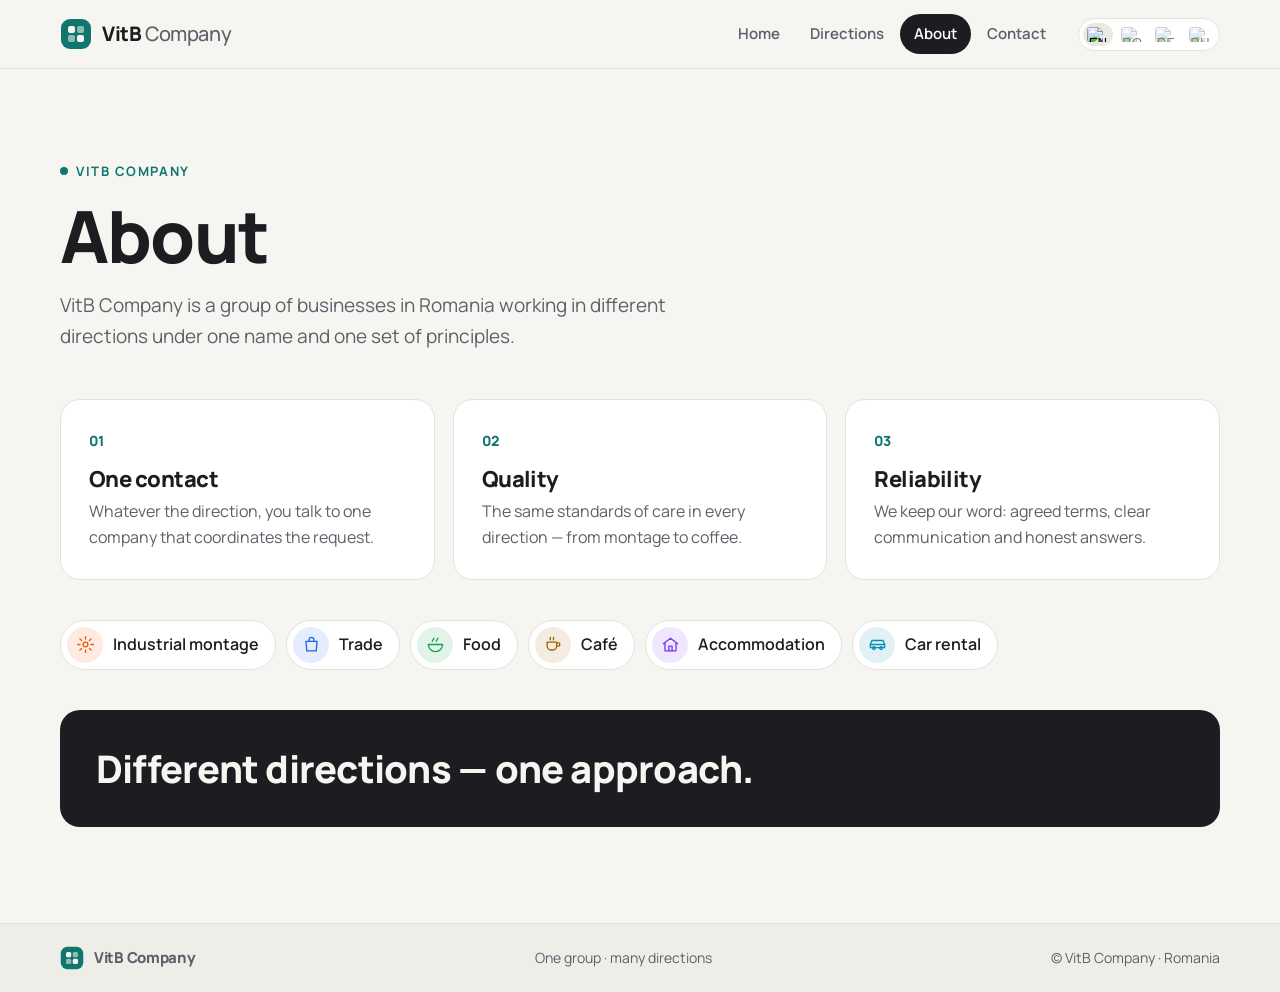
==== commit bb7b0858: "Universal multi-direction redesign: neutral design, Directions page, EN/RO/DE/RU, v=8; remove unused" ====
--- a/about.html
+++ b/about.html
@@ -4,30 +4,25 @@
 <meta charset="UTF-8" />
 <meta name="viewport" content="width=device-width, initial-scale=1" />
 <title>VitB Company — About</title>
-<meta name="description" content="VitB Company — industrial montage in Romania: equipment installation, steel structures, pipelines, production lines, dismantling, relocation and maintenance." />
-<link rel="stylesheet" href="styles.css?v=7" />
+<meta name="description" content="VitB Company — a group of businesses in Romania: industrial montage, trade, food, café, accommodation and car rental." />
+<link rel="stylesheet" href="styles.css?v=8" />
 </head>
 <body>
 <div class="page">
-  <div class="grid-bg" aria-hidden="true"></div>
-  <header class="header">
-    <div class="hazard"></div>
-    <div class="header-in">
-      <a class="brand" href="index.html?v=7" aria-label="VitB Company"><svg viewBox="0 0 40 40" aria-hidden="true"><polygon points="20,2 36,11 36,29 20,38 4,29 4,11" fill="#2f343a" stroke="#ff6a1a" stroke-width="2.5"/><circle cx="20" cy="20" r="7" fill="#16181b" stroke="#e6e8ea" stroke-width="2.5"/></svg><span>VIT<b>B</b> COMPANY</span></a>
-      <div class="header-right">
-        <div class="lang-switch" role="group" aria-label="Language"><button type="button" class="lang-btn active" data-lang="en" title="English" aria-label="English" aria-pressed="true" onclick="return window.__setLang && window.__setLang('en')"><img src="assets/flags/en.svg" alt="EN" /></button><button type="button" class="lang-btn" data-lang="ro" title="Română" aria-label="Română" aria-pressed="false" onclick="return window.__setLang && window.__setLang('ro')"><img src="assets/flags/ro.svg" alt="RO" /></button><button type="button" class="lang-btn" data-lang="de" title="Deutsch" aria-label="Deutsch" aria-pressed="false" onclick="return window.__setLang && window.__setLang('de')"><img src="assets/flags/de.svg" alt="DE" /></button><button type="button" class="lang-btn" data-lang="ru" title="Русский" aria-label="Русский" aria-pressed="false" onclick="return window.__setLang && window.__setLang('ru')"><img src="assets/flags/ru.svg" alt="RU" /></button></div>
-        <nav class="nav"><ul><li><a href="index.html?v=7"><span data-i18n="nav_home">Home</span></a></li><li><a href="services.html?v=7"><span data-i18n="nav_services">Services</span></a></li><li><a class="active" href="about.html?v=7"><span data-i18n="nav_about">About</span></a></li><li><a href="contact.html?v=7"><span data-i18n="nav_contact">Contact</span></a></li></ul></nav>
-      </div>
+  <header class="header"><div class="wrap header-in">
+    <a class="brand" href="index.html?v=8" aria-label="VitB Company"><svg viewBox="0 0 32 32" aria-hidden="true"><rect x="1" y="1" width="30" height="30" rx="9" fill="#0f766e"/><rect x="8" y="8" width="7" height="7" rx="2" fill="#f6f5f2"/><rect x="17" y="8" width="7" height="7" rx="2" fill="#f6f5f2" opacity=".55"/><rect x="8" y="17" width="7" height="7" rx="2" fill="#f6f5f2" opacity=".55"/><rect x="17" y="17" width="7" height="7" rx="2" fill="#f6f5f2"/></svg><span>VitB <i>Company</i></span></a>
+    <div class="header-right">
+      <nav class="nav"><ul><li><a href="index.html?v=8"><span data-i18n="nav_home">Home</span></a></li><li><a href="services.html?v=8"><span data-i18n="nav_services">Directions</span></a></li><li><a class="active" href="about.html?v=8"><span data-i18n="nav_about">About</span></a></li><li><a href="contact.html?v=8"><span data-i18n="nav_contact">Contact</span></a></li></ul></nav>
+      <div class="lang-switch" role="group" aria-label="Language"><button type="button" class="lang-btn active" data-lang="en" title="English" aria-label="English" aria-pressed="true" onclick="return window.__setLang && window.__setLang('en')"><img src="assets/flags/en.svg" alt="EN" /></button><button type="button" class="lang-btn" data-lang="ro" title="Română" aria-label="Română" aria-pressed="false" onclick="return window.__setLang && window.__setLang('ro')"><img src="assets/flags/ro.svg" alt="RO" /></button><button type="button" class="lang-btn" data-lang="de" title="Deutsch" aria-label="Deutsch" aria-pressed="false" onclick="return window.__setLang && window.__setLang('de')"><img src="assets/flags/de.svg" alt="DE" /></button><button type="button" class="lang-btn" data-lang="ru" title="Русский" aria-label="Русский" aria-pressed="false" onclick="return window.__setLang && window.__setLang('ru')"><img src="assets/flags/ru.svg" alt="RU" /></button></div>
     </div>
-  </header>
+  </div></header>
   <main class="main">
-    <div class="eyebrow fade">VitB Company</div>
-    <h1 class="page-title fade d1" data-i18n="page_about">ABOUT</h1>
-    <p class="lead fade d2" data-i18n="about_intro">VitB Company is an industrial montage company working in Romania. Our approach is simple: do the job safely, precisely and on time.</p>
-    <div class="section" style="margin-top:44px"><div class="cards two"><article class="card fade d0"><div class="num">01</div><h3 data-i18n="a1_t">Safety</h3><p data-i18n="a1_b">Work is planned around safety rules, protective equipment and a safe workplace for everyone on site.</p></article><article class="card fade d1"><div class="num">02</div><h3 data-i18n="a2_t">Precision</h3><p data-i18n="a2_b">Measurements, alignment and quality checks at every stage of assembly.</p></article><article class="card fade d2"><div class="num">03</div><h3 data-i18n="a3_t">Deadlines</h3><p data-i18n="a3_b">A clear work plan agreed in advance and kept throughout the project.</p></article><article class="card fade d3"><div class="num">04</div><h3 data-i18n="a4_t">Own team & equipment</h3><p data-i18n="a4_b">We work with our own installation team and our own tools and equipment.</p></article></div></div>
-    <div class="quote reveal" data-i18n="about_quote">Built right. Built safe. Built on time.</div>
+    <section class="phead"><div class="wrap"><div class="eyebrow fade"><span>VitB Company</span></div><h1 class="page-title fade d1" data-i18n="page_about">About</h1><p class="lead fade d2" data-i18n="about_intro">VitB Company is a group of businesses in Romania working in different directions under one name and one set of principles.</p></div></section>
+    <section class="sec pt0"><div class="wrap"><div class="whys"><div class="why light reveal"><span class="n">01</span><h3 data-i18n="a1_t">One contact</h3><p data-i18n="a1_b">Whatever the direction, you talk to one company that coordinates the request.</p></div><div class="why light reveal"><span class="n">02</span><h3 data-i18n="a2_t">Quality</h3><p data-i18n="a2_b">The same standards of care in every direction — from montage to coffee.</p></div><div class="why light reveal"><span class="n">03</span><h3 data-i18n="a3_t">Reliability</h3><p data-i18n="a3_b">We keep our word: agreed terms, clear communication and honest answers.</p></div></div>
+    <div class="chips reveal"><a style="--c:#ea580c" href="services.html?v=8#montage"><span class="ico"><svg viewBox="0 0 24 24" fill="none" stroke="currentColor" stroke-width="1.7" stroke-linecap="round" stroke-linejoin="round" aria-hidden="true"><circle cx="12" cy="12" r="3"/><path d="M12 2v3M12 19v3M2 12h3M19 12h3M4.9 4.9l2.1 2.1M17 17l2.1 2.1M4.9 19.1L7 17M17 7l2.1-2.1"/></svg></span><span data-i18n="d1_t">Industrial montage</span></a><a style="--c:#2563eb" href="services.html?v=8#trade"><span class="ico"><svg viewBox="0 0 24 24" fill="none" stroke="currentColor" stroke-width="1.7" stroke-linecap="round" stroke-linejoin="round" aria-hidden="true"><path d="M5 8h14l-1 12H6L5 8z"/><path d="M9 8V6a3 3 0 0 1 6 0v2"/></svg></span><span data-i18n="d2_t">Trade</span></a><a style="--c:#16a34a" href="services.html?v=8#food"><span class="ico"><svg viewBox="0 0 24 24" fill="none" stroke="currentColor" stroke-width="1.7" stroke-linecap="round" stroke-linejoin="round" aria-hidden="true"><path d="M3 12h18a9 9 0 0 1-18 0z"/><path d="M8 8c0-2 2-2 2-4M13 8c0-2 2-2 2-4"/></svg></span><span data-i18n="d3_t">Food</span></a><a style="--c:#a16207" href="services.html?v=8#cafe"><span class="ico"><svg viewBox="0 0 24 24" fill="none" stroke="currentColor" stroke-width="1.7" stroke-linecap="round" stroke-linejoin="round" aria-hidden="true"><path d="M4 9h12v5a5 5 0 0 1-5 5H9a5 5 0 0 1-5-5V9z"/><path d="M16 10h2a2 2 0 0 1 0 4h-2"/><path d="M8 3v3M12 3v3"/></svg></span><span data-i18n="d4_t">Café</span></a><a style="--c:#7c3aed" href="services.html?v=8#stay"><span class="ico"><svg viewBox="0 0 24 24" fill="none" stroke="currentColor" stroke-width="1.7" stroke-linecap="round" stroke-linejoin="round" aria-hidden="true"><path d="M3 11l9-7 9 7"/><path d="M5 10v10h14V10"/><path d="M10 20v-6h4v6"/></svg></span><span data-i18n="d5_t">Accommodation</span></a><a style="--c:#0891b2" href="services.html?v=8#cars"><span class="ico"><svg viewBox="0 0 24 24" fill="none" stroke="currentColor" stroke-width="1.7" stroke-linecap="round" stroke-linejoin="round" aria-hidden="true"><path d="M3 16v-4l2-5h14l2 5v4H3z"/><path d="M3 12h18"/><circle cx="7.5" cy="16.5" r="1.8"/><circle cx="16.5" cy="16.5" r="1.8"/></svg></span><span data-i18n="d6_t">Car rental</span></a></div>
+    <blockquote class="quote reveal" data-i18n="about_quote">Different directions — one approach.</blockquote></div></section>
   </main>
-  <footer class="footer"><div class="footer-in"><span>© VitB Company</span><span data-i18n="footer_tag">Industrial montage ◆ Romania</span><span>Romania</span></div></footer>
+  <footer class="footer"><div class="wrap footer-in"><span class="brand sm"><svg viewBox="0 0 32 32" aria-hidden="true"><rect x="1" y="1" width="30" height="30" rx="9" fill="#0f766e"/><rect x="8" y="8" width="7" height="7" rx="2" fill="#f6f5f2"/><rect x="17" y="8" width="7" height="7" rx="2" fill="#f6f5f2" opacity=".55"/><rect x="8" y="17" width="7" height="7" rx="2" fill="#f6f5f2" opacity=".55"/><rect x="17" y="17" width="7" height="7" rx="2" fill="#f6f5f2"/></svg><span>VitB Company</span></span><span data-i18n="footer_tag">One group · many directions</span><span>© VitB Company · Romania</span></div></footer>
 </div>
 <script>
   window.__setLang = function (lang) {
@@ -39,6 +34,6 @@
     return false;
   };
 </script>
-<script src="assets/i18n.js?v=7" defer></script>
+<script src="assets/i18n.js?v=8" defer></script>
 </body>
 </html>
--- a/styles.css
+++ b/styles.css
@@ -1,107 +1,114 @@
-@import url('https://fonts.googleapis.com/css2?family=Barlow+Condensed:wght@500;600;700;800&family=Oswald:wght@500;600;700&family=Inter:wght@400;500;600&display=swap');
-:root{--bg:#16181b;--bg2:#22262b;--bg3:#2f343a;--line:rgba(230,232,234,.08);--text:#e6e8ea;--muted:#9aa1a8;--accent:#ff6a1a;--accent2:#ffb000;--head:'Barlow Condensed','Oswald',Arial Narrow,sans-serif;--body:'Inter',system-ui,sans-serif}
+@import url('https://fonts.googleapis.com/css2?family=Manrope:wght@400;500;600;700;800&display=swap');
+:root{--bg:#f6f5f2;--card:#fff;--ink:#1c1d20;--muted:#5d6068;--line:#e4e2dc;--dark:#1c1d20;--accent:#0f766e;--accent-2:#115e59;--r:20px;--f:'Manrope',system-ui,-apple-system,'Segoe UI',sans-serif}
 *{box-sizing:border-box;margin:0;padding:0}
+html{scroll-behavior:smooth;scroll-padding-top:90px}
 html,body{overflow-x:hidden}
-body{background:var(--bg);color:var(--text);font-family:var(--body);font-size:16px;line-height:1.6;-webkit-font-smoothing:antialiased}
+body{background:var(--bg);color:var(--ink);font-family:var(--f);font-size:16px;line-height:1.6;-webkit-font-smoothing:antialiased}
 a{color:inherit;text-decoration:none}
-.page{min-height:100vh;display:flex;flex-direction:column;position:relative;isolation:isolate}
-.grid-bg{position:fixed;inset:0;z-index:-1;pointer-events:none;
- background-image:linear-gradient(var(--line) 1px,transparent 1px),linear-gradient(90deg,var(--line) 1px,transparent 1px),linear-gradient(rgba(230,232,234,.03) 1px,transparent 1px),linear-gradient(90deg,rgba(230,232,234,.03) 1px,transparent 1px);
- background-size:120px 120px,120px 120px,24px 24px,24px 24px;animation:gridMove 40s linear infinite;
- -webkit-mask-image:radial-gradient(ellipse at 50% 30%,#000 30%,transparent 85%);mask-image:radial-gradient(ellipse at 50% 30%,#000 30%,transparent 85%)}
-@keyframes gridMove{to{background-position:120px 120px,120px 120px,24px 24px,24px 24px}}
-.hazard{height:6px;background:repeating-linear-gradient(-45deg,var(--accent2) 0 14px,#111 14px 28px)}
+.page{min-height:100vh;display:flex;flex-direction:column}
+.main{flex:1}
+.wrap{max-width:1240px;margin:0 auto;padding:0 clamp(18px,4vw,40px)}
+h1,h2,h3{font-weight:800;letter-spacing:-.025em;line-height:1.08}
 /* header */
-.header{position:sticky;top:0;z-index:20;background:rgba(22,24,27,.92);backdrop-filter:blur(8px);border-bottom:1px solid var(--bg3)}
-.header-in{max-width:1280px;margin:0 auto;display:flex;align-items:center;justify-content:space-between;gap:16px;padding:14px clamp(16px,4vw,40px);flex-wrap:wrap}
-.brand{display:flex;align-items:center;gap:10px;font-family:var(--head);font-weight:800;font-size:24px;letter-spacing:.06em;line-height:1}
-.brand svg{width:34px;height:34px;flex:none}
-.brand b{color:var(--accent);font-weight:800}
-.brand span{color:var(--text)}
-.header-right{display:flex;align-items:center;gap:22px;flex-wrap:wrap}
-.nav ul{list-style:none;display:flex;gap:4px}
-.nav a{display:block;padding:8px 12px;font-family:var(--head);font-weight:600;font-size:17px;letter-spacing:.08em;text-transform:uppercase;color:var(--muted);border-bottom:2px solid transparent;transition:.2s}
-.nav a:hover{color:var(--text)}
-.nav a.active{color:var(--text);border-bottom-color:var(--accent)}
-.lang-switch{display:flex;gap:4px}
-.lang-btn{background:var(--bg2);border:1px solid var(--bg3);padding:4px;cursor:pointer;line-height:0;opacity:.6;transition:.2s}
-.lang-btn img{width:22px;height:15px;display:block;object-fit:cover}
-.lang-btn:hover{opacity:1}
-.lang-btn.active{opacity:1;border-color:var(--accent)}
+.header{position:sticky;top:0;z-index:20;background:rgba(246,245,242,.86);backdrop-filter:blur(12px);border-bottom:1px solid var(--line)}
+.header-in{display:flex;align-items:center;justify-content:space-between;gap:16px;padding-top:14px;padding-bottom:14px;flex-wrap:wrap}
+.brand{display:flex;align-items:center;gap:10px;font-weight:800;font-size:20px;letter-spacing:-.02em}
+.brand svg{width:32px;height:32px;flex:none}
+.brand i{font-style:normal;font-weight:500;color:var(--muted)}
+.brand.sm{font-size:15px}.brand.sm svg{width:24px;height:24px}
+.header-right{display:flex;align-items:center;gap:18px;flex-wrap:wrap}
+.nav ul{list-style:none;display:flex;gap:2px}
+.nav a{display:block;padding:8px 14px;border-radius:999px;font-weight:600;font-size:15px;color:var(--muted);transition:.2s}
+.nav a:hover{color:var(--ink);background:#ebe9e3}
+.nav a.active{color:#fff;background:var(--ink)}
+.lang-switch{display:flex;gap:4px;padding:4px;border:1px solid var(--line);border-radius:999px;background:#fff}
+.lang-btn{border:0;background:none;padding:4px;border-radius:999px;cursor:pointer;line-height:0;opacity:.5;transition:.2s}
+.lang-btn img{width:22px;height:15px;border-radius:3px;object-fit:cover;display:block}
+.lang-btn:hover{opacity:.9}.lang-btn.active{opacity:1;background:#ebe9e3}
 /* common */
-.main{flex:1;width:100%;max-width:1280px;margin:0 auto;padding:56px clamp(16px,4vw,40px) 72px}
-.eyebrow{display:inline-flex;align-items:center;gap:10px;font-family:var(--head);font-weight:600;font-size:15px;letter-spacing:.22em;text-transform:uppercase;color:var(--accent)}
-.eyebrow::before{content:"";width:28px;height:2px;background:var(--accent)}
-h1,h2,h3{font-family:var(--head);font-weight:700;text-transform:uppercase;letter-spacing:.02em;line-height:1.02}
-.page-title{font-size:clamp(44px,7vw,88px);margin:14px 0 18px}
-.lead{color:var(--muted);font-size:clamp(16px,1.6vw,19px);max-width:720px}
-.btn{display:inline-flex;align-items:center;justify-content:center;padding:15px 28px;font-family:var(--head);font-weight:700;font-size:18px;letter-spacing:.1em;text-transform:uppercase;border:2px solid var(--accent);transition:.2s;cursor:pointer}
-.btn-solid{background:var(--accent);color:#111}
-.btn-solid:hover{background:#ff8340;border-color:#ff8340}
-.btn-outline{color:var(--text);border-color:var(--bg3);background:transparent}
-.btn-outline:hover{border-color:var(--accent);color:var(--accent)}
+.eyebrow{display:inline-flex;align-items:center;gap:8px;font-weight:700;font-size:13px;letter-spacing:.12em;text-transform:uppercase;color:var(--accent)}
+.eyebrow::before{content:"";width:8px;height:8px;border-radius:50%;background:var(--accent)}
+.lead{color:var(--muted);font-size:clamp(16px,1.5vw,19px);max-width:640px}
+.btn{display:inline-flex;align-items:center;justify-content:center;gap:8px;padding:14px 26px;border-radius:999px;font:700 16px var(--f);border:1.5px solid transparent;cursor:pointer;transition:.2s}
+.btn-solid{background:var(--accent);color:#fff}.btn-solid:hover{background:var(--accent-2);transform:translateY(-1px)}
+.btn-ghost{border-color:var(--ink);color:var(--ink)}.btn-ghost:hover{background:var(--ink);color:#fff}
+.btn-light{background:#fff;color:var(--accent-2)}.btn-light:hover{transform:translateY(-1px)}
+.ico{display:inline-flex;align-items:center;justify-content:center;width:52px;height:52px;border-radius:14px;color:var(--c,var(--accent));background:color-mix(in srgb,var(--c,var(--accent)) 12%,transparent);flex:none}
+.ico svg{width:26px;height:26px}
 /* hero */
-.hero{display:grid;grid-template-columns:minmax(0,1.25fr) minmax(300px,.75fr);gap:48px;align-items:center;min-height:calc(100vh - 200px)}
-.hero h1{font-size:clamp(38px,5.8vw,92px);margin:18px 0 22px}
-.hero h1 em{font-style:normal;color:var(--accent)}
-.cta-row{display:flex;gap:14px;flex-wrap:wrap;margin-top:34px}
-.tags{display:flex;gap:10px;flex-wrap:wrap;margin-top:34px}
-.tags span{font-family:var(--head);font-weight:600;letter-spacing:.12em;text-transform:uppercase;font-size:14px;padding:6px 12px;border:1px solid var(--bg3);background:var(--bg2);color:var(--muted)}
-.tags span::before{content:"■ ";color:var(--accent)}
-.hero-art{position:relative;width:100%;aspect-ratio:1;border:1px solid var(--bg3);background:linear-gradient(135deg,var(--bg2),var(--bg));display:flex;align-items:center;justify-content:center}
-.hero-art::before,.hero-art::after{content:"";position:absolute;width:22px;height:22px;border:2px solid var(--accent)}
-.hero-art::before{top:-1px;left:-1px;border-right:0;border-bottom:0}
-.hero-art::after{bottom:-1px;right:-1px;border-left:0;border-top:0}
-.hero-art svg{width:78%;height:auto}
-.hero-art .spin{transform-origin:200px 200px;animation:spin 30s linear infinite}
-@keyframes spin{to{transform:rotate(360deg)}}
-.section{margin-top:88px}
-.section-head{display:flex;justify-content:space-between;align-items:end;gap:20px;flex-wrap:wrap;margin-bottom:28px}
-.section-head h2{font-size:clamp(34px,4.6vw,56px);margin-top:10px}
-.link-more{font-family:var(--head);font-weight:700;letter-spacing:.1em;text-transform:uppercase;color:var(--accent)}
-/* cards */
-.cards{display:grid;grid-template-columns:repeat(3,1fr);gap:2px;background:var(--bg3);border:2px solid var(--bg3)}
-.card{background:var(--bg2);padding:30px 28px 34px;position:relative;transition:background .25s}
-.card:hover{background:#272b31}
-.card::after{content:"";position:absolute;left:0;top:0;height:3px;width:0;background:var(--accent);transition:width .35s}
-.card:hover::after{width:100%}
-.card .num{font-family:var(--head);font-weight:800;font-size:46px;line-height:1;color:transparent;-webkit-text-stroke:1px var(--accent)}
-.card h3{font-size:26px;margin:18px 0 10px}
-.card p{color:var(--muted);font-size:15px}
-.cta-band{margin-top:56px;border:1px solid var(--bg3);background:var(--bg2);display:flex;justify-content:space-between;align-items:center;gap:24px;flex-wrap:wrap;padding:30px 32px;position:relative}
-.cta-band h2{font-size:clamp(28px,3.4vw,40px)}
-.cta-band p{color:var(--muted)}
+.hero{padding:clamp(48px,8vw,110px) 0 clamp(40px,6vw,80px);background:radial-gradient(600px 360px at 85% 20%,rgba(15,118,110,.10),transparent 70%)}
+.hero-in{display:grid;grid-template-columns:minmax(0,1.3fr) minmax(0,.7fr);gap:56px;align-items:center}
+.hero h1{margin:18px 0 20px;font-size:clamp(38px,5.6vw,76px)}
+.hero h1 .brandline{display:block;color:var(--accent);font-size:.42em;letter-spacing:-.01em;margin-bottom:10px}
+.cta-row{display:flex;gap:12px;flex-wrap:wrap;margin-top:32px}
+.hero-tiles{display:grid;grid-template-columns:repeat(3,1fr);gap:14px}
+.hero-tiles span{aspect-ratio:1;border-radius:var(--r);background:#fff;border:1px solid var(--line);display:flex;align-items:center;justify-content:center;box-shadow:0 10px 30px -18px rgba(28,29,32,.25);animation:float 6s ease-in-out infinite}
+.hero-tiles span:nth-child(2n){animation-delay:-2s}.hero-tiles span:nth-child(3n){animation-delay:-4s}
+.hero-tiles .ico{width:64%;height:64%;border-radius:18px}.hero-tiles .ico svg{width:56%;height:56%}
+@keyframes float{50%{transform:translateY(-8px)}}
+/* sections */
+.sec{padding:clamp(56px,8vw,96px) 0}.sec.pt0{padding-top:0}
+.sec-head{margin-bottom:32px}.sec-head h2{font-size:clamp(30px,4vw,48px);margin-top:10px}
+.dgrid{display:grid;grid-template-columns:repeat(3,1fr);gap:18px}
+.dcard{display:flex;flex-direction:column;gap:12px;padding:28px;border-radius:var(--r);background:var(--card);border:1px solid var(--line);position:relative;overflow:hidden;transition:transform .25s,box-shadow .25s,border-color .25s}
+.dcard::before{content:"";position:absolute;inset:0 0 auto 0;height:4px;background:var(--c)}
+.dcard:hover{transform:translateY(-4px);box-shadow:0 20px 40px -24px rgba(28,29,32,.35);border-color:color-mix(in srgb,var(--c) 40%,var(--line))}
+.dcard h3{font-size:22px;margin-top:6px}.dcard p{color:var(--muted);flex:1}
+.go{font-weight:700;font-size:14px;color:var(--c)}
+.dark{background:var(--dark);color:#f6f5f2}.dark .eyebrow{color:#5eead4}.dark .eyebrow::before{background:#5eead4}
+.whys{display:grid;grid-template-columns:repeat(3,1fr);gap:18px}
+.why{padding:28px;border-radius:var(--r);background:#26272b;border:1px solid #33353a}
+.why .n{font-weight:800;font-size:14px;color:#5eead4}.why h3{font-size:22px;margin:14px 0 8px}.why p{color:#b6b8bd}
+.why.light{background:#fff;border-color:var(--line)}.why.light .n{color:var(--accent)}.why.light p{color:var(--muted)}
+.cta{padding:0 0 clamp(56px,8vw,96px)}
+.cta-in{display:flex;align-items:center;justify-content:space-between;gap:24px;flex-wrap:wrap;padding:clamp(28px,4vw,48px)!important;border-radius:28px;background:linear-gradient(120deg,var(--accent),#134e4a);color:#fff;max-width:1160px}
+.sec.dark+.cta{padding-top:clamp(56px,8vw,96px)}
+.cta h2{font-size:clamp(26px,3.2vw,38px)}.cta p{opacity:.85;margin-top:6px}
+/* page head */
+.phead{padding:clamp(48px,7vw,88px) 0 clamp(32px,4vw,48px)}
+.page-title{font-size:clamp(40px,6vw,72px);margin:14px 0 16px}
+/* directions page */
+.dsecs{display:flex;flex-direction:column;gap:18px;padding-bottom:clamp(56px,8vw,96px)}
+.dsec{display:grid;grid-template-columns:120px minmax(0,1.2fr) minmax(0,1fr);gap:32px;padding:32px;border-radius:var(--r);background:#fff;border:1px solid var(--line);border-left:5px solid var(--c)}
+.dsec-l{display:flex;flex-direction:column;gap:12px}.dsec-l .num{font-weight:800;color:var(--c);font-size:14px}
+.dsec-m h2{font-size:clamp(24px,2.6vw,32px);margin-bottom:10px}.dsec-m p{color:var(--muted)}
+.lbl{font-size:12px;font-weight:700;letter-spacing:.12em;text-transform:uppercase;color:var(--muted);margin-bottom:10px}
+.dsec-r ul{list-style:none;display:flex;flex-direction:column;gap:8px;margin-bottom:16px}
+.dsec-r li{display:flex;gap:10px;align-items:baseline;font-weight:600}
+.dsec-r li::before{content:"";width:7px;height:7px;border-radius:50%;background:var(--c);flex:none;transform:translateY(-2px)}
+.link{font-weight:700;color:var(--c)}
 /* about */
-.quote{margin-top:56px;padding:28px 32px;border-left:4px solid var(--accent);background:var(--bg2);font-family:var(--head);font-weight:700;text-transform:uppercase;font-size:clamp(24px,3vw,38px);letter-spacing:.03em}
-.cards.two{grid-template-columns:repeat(2,1fr)}
+.chips{display:flex;flex-wrap:wrap;gap:10px;margin-top:40px}
+.chips a{display:inline-flex;align-items:center;gap:10px;padding:6px 16px 6px 6px;border-radius:999px;background:#fff;border:1px solid var(--line);font-weight:600;transition:.2s}
+.chips a:hover{border-color:var(--c)}.chips .ico{width:36px;height:36px;border-radius:999px}.chips .ico svg{width:19px;height:19px}
+.quote{margin-top:40px;padding:36px;border-radius:var(--r);background:var(--dark);color:#f6f5f2;font-weight:800;font-size:clamp(24px,3vw,38px);letter-spacing:-.02em;line-height:1.2}
 /* contact */
-.contact-grid{display:grid;grid-template-columns:1.4fr .8fr;gap:32px;margin-top:40px;align-items:start}
-.form{background:var(--bg2);border:1px solid var(--bg3);padding:30px;display:grid;grid-template-columns:1fr 1fr;gap:18px}
-.field{display:flex;flex-direction:column;gap:7px}
-.field.full{grid-column:1/-1}
-.field label{font-family:var(--head);font-weight:600;letter-spacing:.12em;text-transform:uppercase;font-size:14px;color:var(--muted)}
-.field input,.field select,.field textarea{background:var(--bg);border:1px solid var(--bg3);color:var(--text);font:inherit;padding:12px 14px;border-radius:0;outline:none;transition:border-color .2s;width:100%}
-.field select{appearance:none;background-image:linear-gradient(45deg,transparent 50%,var(--accent) 50%),linear-gradient(135deg,var(--accent) 50%,transparent 50%);background-position:calc(100% - 20px) 50%,calc(100% - 14px) 50%;background-size:6px 6px;background-repeat:no-repeat}
+.contact-grid{display:grid;grid-template-columns:minmax(0,1.5fr) minmax(0,.8fr);gap:24px;align-items:start}
+.form{display:grid;grid-template-columns:1fr 1fr;gap:18px;padding:32px;border-radius:var(--r);background:#fff;border:1px solid var(--line)}
+.field{display:flex;flex-direction:column;gap:7px}.field.full{grid-column:1/-1}
+.field label{font-weight:700;font-size:14px}
+.field input,.field select,.field textarea{width:100%;font:inherit;color:var(--ink);background:var(--bg);border:1px solid var(--line);border-radius:12px;padding:12px 14px;outline:none;transition:.2s}
 .field textarea{min-height:140px;resize:vertical}
-.field input:focus,.field select:focus,.field textarea:focus{border-color:var(--accent)}
+.field input:focus,.field select:focus,.field textarea:focus{border-color:var(--accent);box-shadow:0 0 0 3px rgba(15,118,110,.15);background:#fff}
 .form .btn{grid-column:1/-1;justify-self:start}
-.info{background:var(--bg2);border:1px solid var(--bg3)}
-.info .row{padding:20px 24px;border-bottom:1px solid var(--bg3)}
-.info .row span{display:block;font-family:var(--head);font-weight:600;letter-spacing:.14em;text-transform:uppercase;font-size:13px;color:var(--accent)}
-.info .row strong{font-weight:500;font-size:18px}
-.info p{padding:20px 24px;color:var(--muted);font-size:14px}
+.info{border-radius:var(--r);background:var(--dark);color:#f6f5f2;overflow:hidden}
+.info .row{padding:20px 26px;border-bottom:1px solid #33353a}
+.info .row span{display:block;font-size:12px;font-weight:700;letter-spacing:.12em;text-transform:uppercase;color:#5eead4}
+.info .row strong{font-size:18px;font-weight:600}
+.info p{padding:20px 26px;color:#b6b8bd;font-size:14px}
 /* footer */
-.footer{border-top:1px solid var(--bg3);background:#121416}
-.footer-in{max-width:1280px;margin:0 auto;display:flex;justify-content:space-between;gap:12px;flex-wrap:wrap;padding:22px clamp(16px,4vw,40px);font-size:13px;letter-spacing:.08em;text-transform:uppercase;color:var(--muted)}
+.footer{border-top:1px solid var(--line);background:#efede8}
+.footer-in{display:flex;justify-content:space-between;align-items:center;gap:12px;flex-wrap:wrap;padding-top:22px;padding-bottom:22px;font-size:14px;color:var(--muted)}
 /* motion */
 .fade{animation:fadeUp .8s cubic-bezier(.2,.8,.2,1) both}
-.d1{animation-delay:.1s}.d2{animation-delay:.22s}.d3{animation-delay:.34s}.d4{animation-delay:.46s}.d5{animation-delay:.58s}
-@keyframes fadeUp{from{opacity:0;transform:translateY(18px)}to{opacity:1;transform:none}}
-.reveal{opacity:0;transform:translateY(24px);transition:opacity .7s,transform .7s cubic-bezier(.2,.8,.2,1)}
+.d1{animation-delay:.08s}.d2{animation-delay:.18s}.d3{animation-delay:.28s}.d4{animation-delay:.38s}
+@keyframes fadeUp{from{opacity:0;transform:translateY(16px)}to{opacity:1;transform:none}}
+.reveal{opacity:0;transform:translateY(22px);transition:opacity .7s,transform .7s cubic-bezier(.2,.8,.2,1)}
 .reveal.in{opacity:1;transform:none}
+.dcard.reveal.in:hover{transform:translateY(-4px)}
 @media (prefers-reduced-motion:reduce){*{animation:none!important;transition:none!important}.reveal{opacity:1;transform:none}}
 /* responsive */
-@media (max-width:1024px){.hero{grid-template-columns:1fr;min-height:0}.hero h1{font-size:clamp(38px,8.6vw,76px)}.hero-art{max-width:380px;width:100%}.cards{grid-template-columns:repeat(2,1fr)}.contact-grid{grid-template-columns:1fr}}
-@media (max-width:640px){.header-in{gap:10px}.header-right{width:100%;justify-content:space-between;gap:10px}.nav a{padding:6px 7px;font-size:15px;letter-spacing:.04em}
- .main{padding-top:36px}.cards,.cards.two{grid-template-columns:1fr}.form{grid-template-columns:1fr;padding:20px}.btn{width:100%}.cta-row .btn{flex:1 1 100%}.hero-art{max-width:300px}.section{margin-top:60px}}
-@media (max-width:380px){.nav a{padding:6px 5px;font-size:14px}}
+@media (max-width:1024px){.hero-in{grid-template-columns:1fr;gap:36px}.hero-tiles{max-width:420px}.dgrid,.whys{grid-template-columns:repeat(2,1fr)}.dsec{grid-template-columns:minmax(0,1fr) minmax(0,1fr)}.dsec-l{grid-column:1/-1;flex-direction:row;align-items:center}.contact-grid{grid-template-columns:1fr}}
+@media (max-width:640px){.header-right{width:100%;justify-content:space-between;gap:10px}.nav a{padding:7px 10px;font-size:14px}
+ .dgrid,.whys{grid-template-columns:1fr}.dsec{grid-template-columns:1fr;gap:18px;padding:24px}.form{grid-template-columns:1fr;padding:22px}.btn{width:100%}.hero-tiles{max-width:300px;gap:10px}.cta-in{border-radius:22px}}
+@media (max-width:400px){.nav a{padding:6px 7px;font-size:13px}.lang-btn{padding:3px}}
